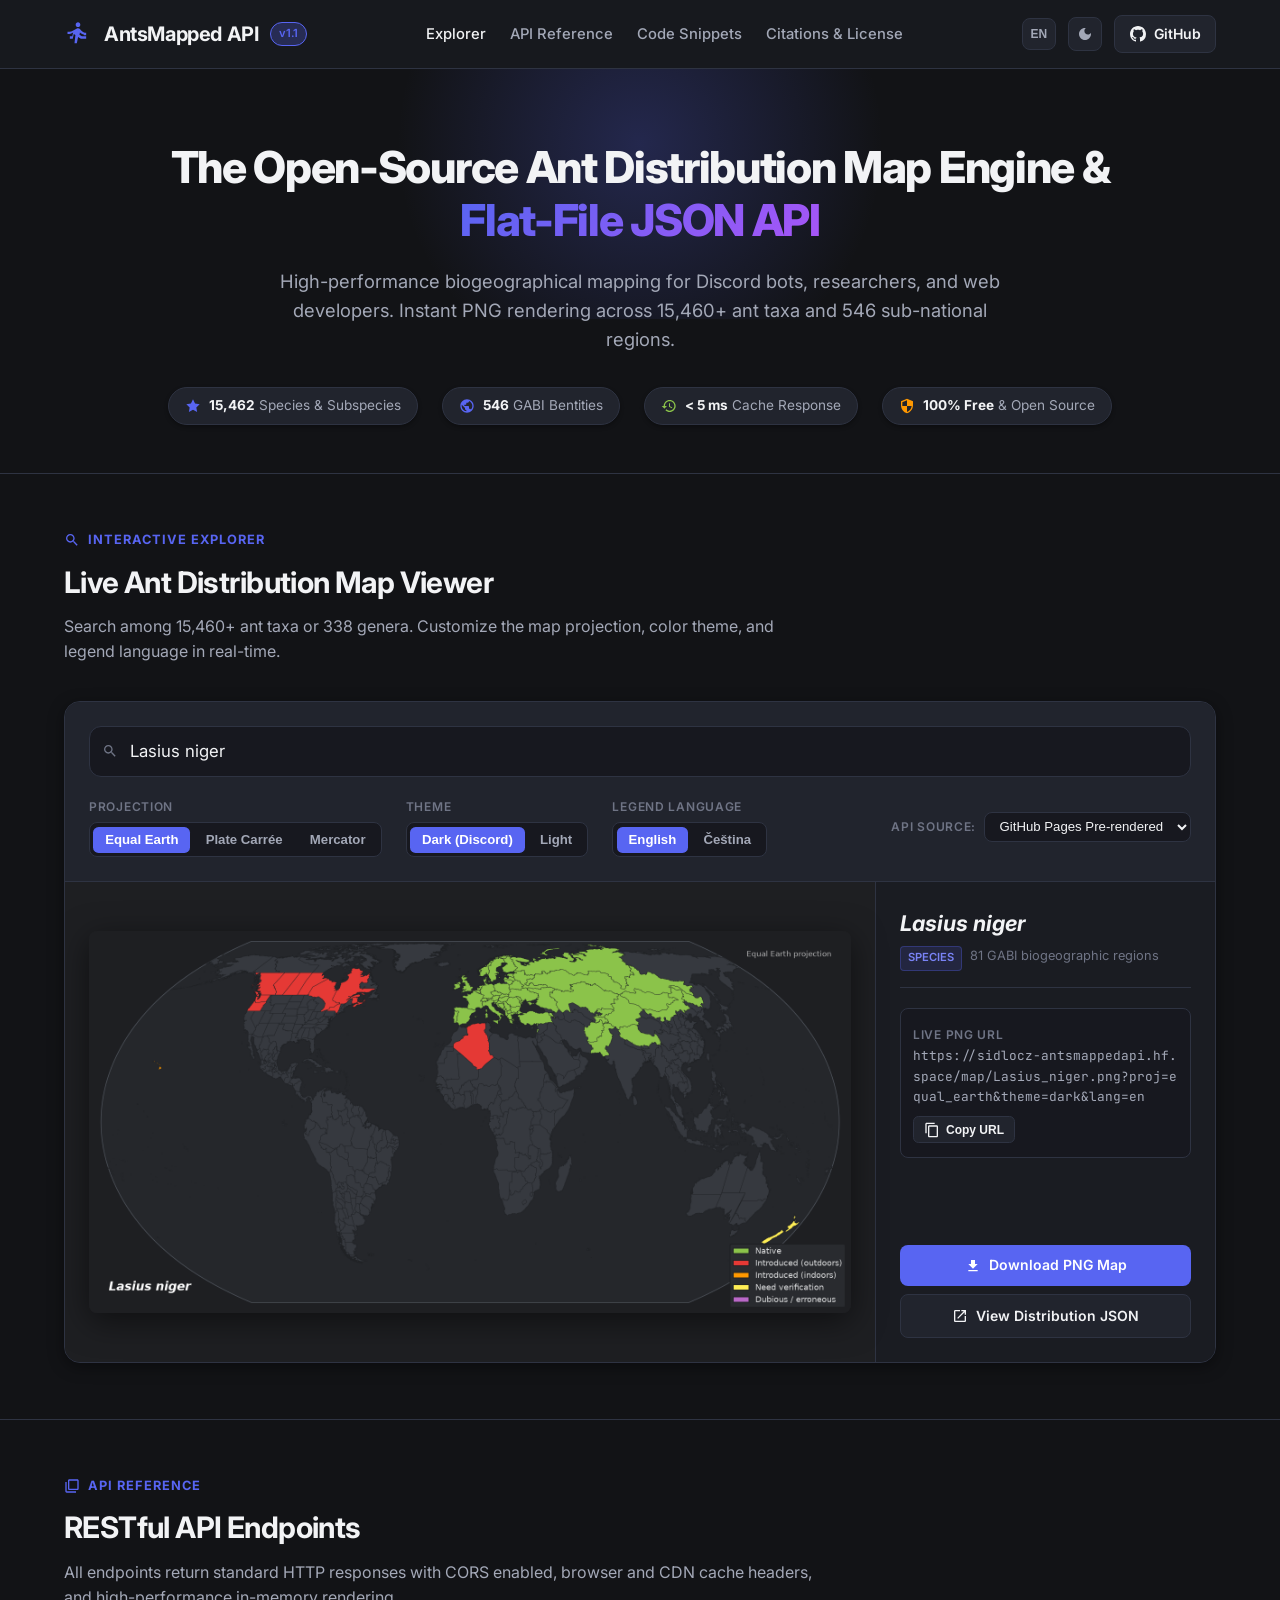
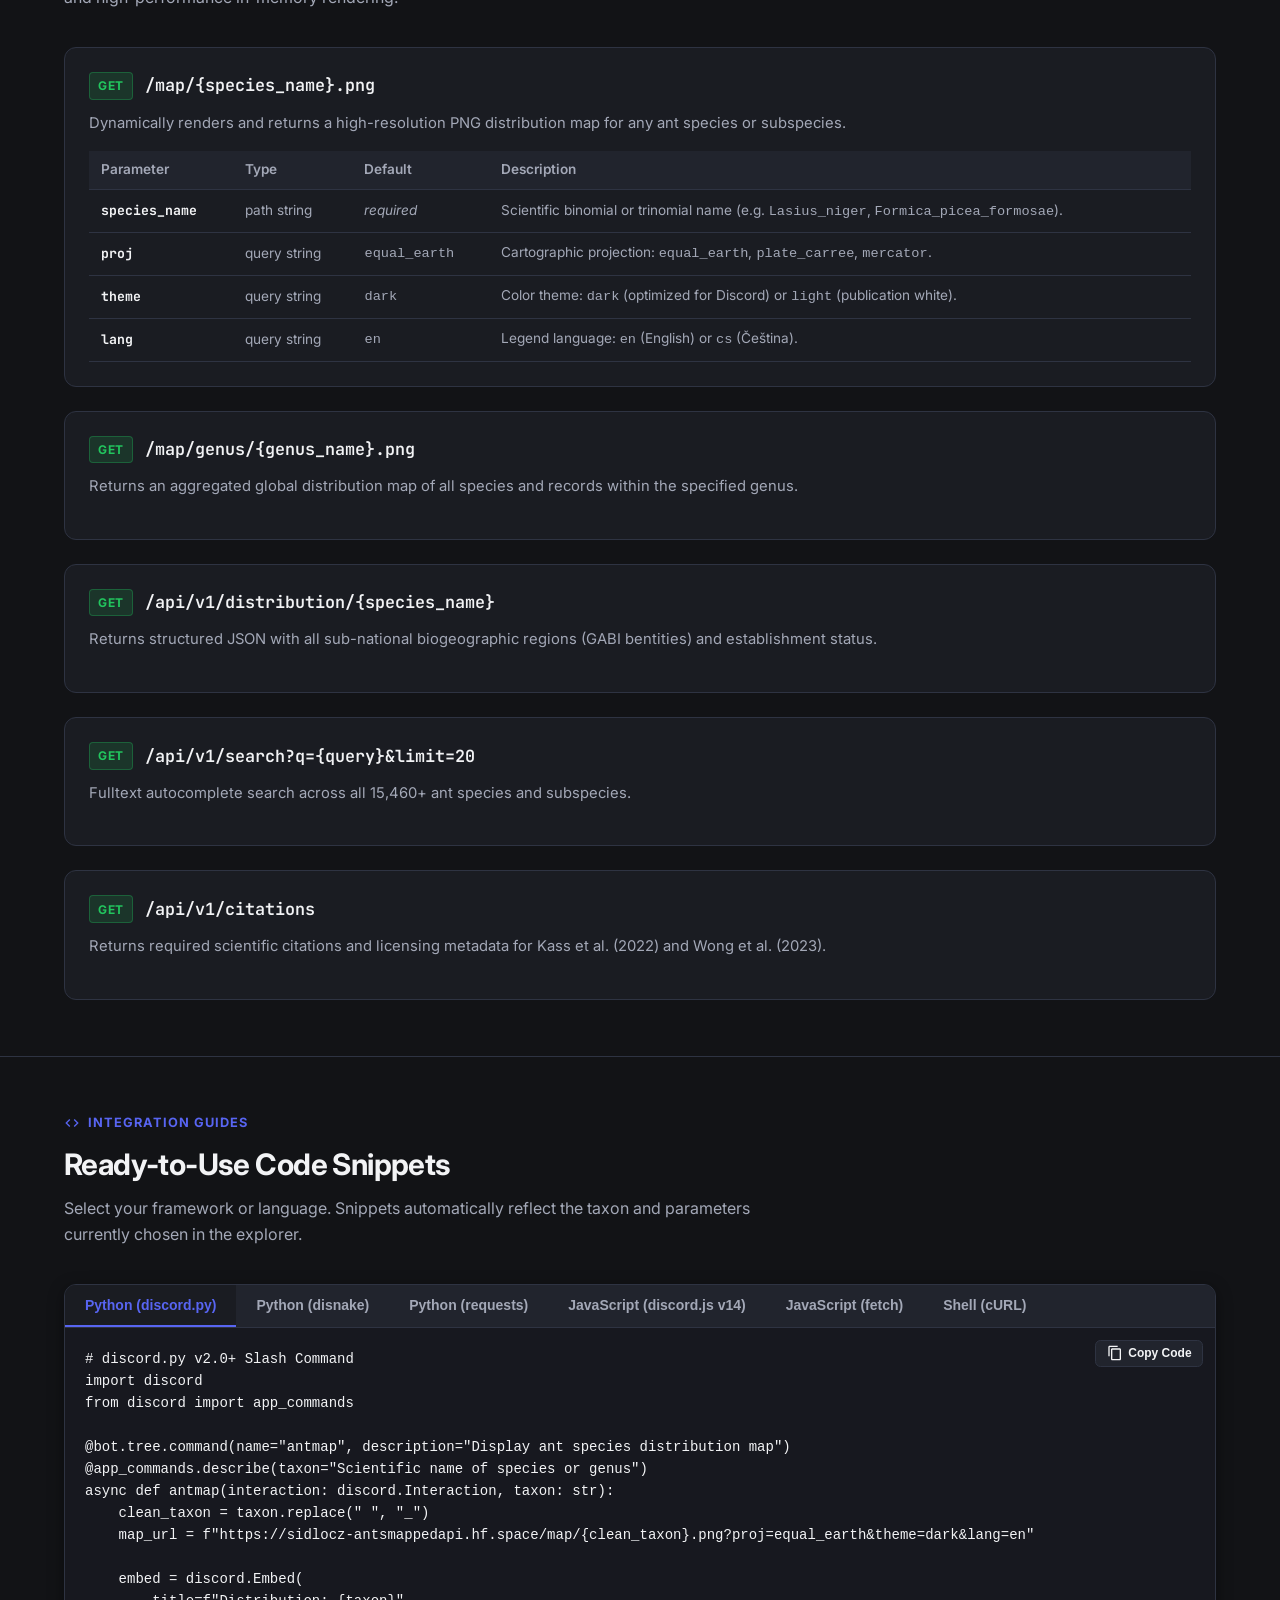
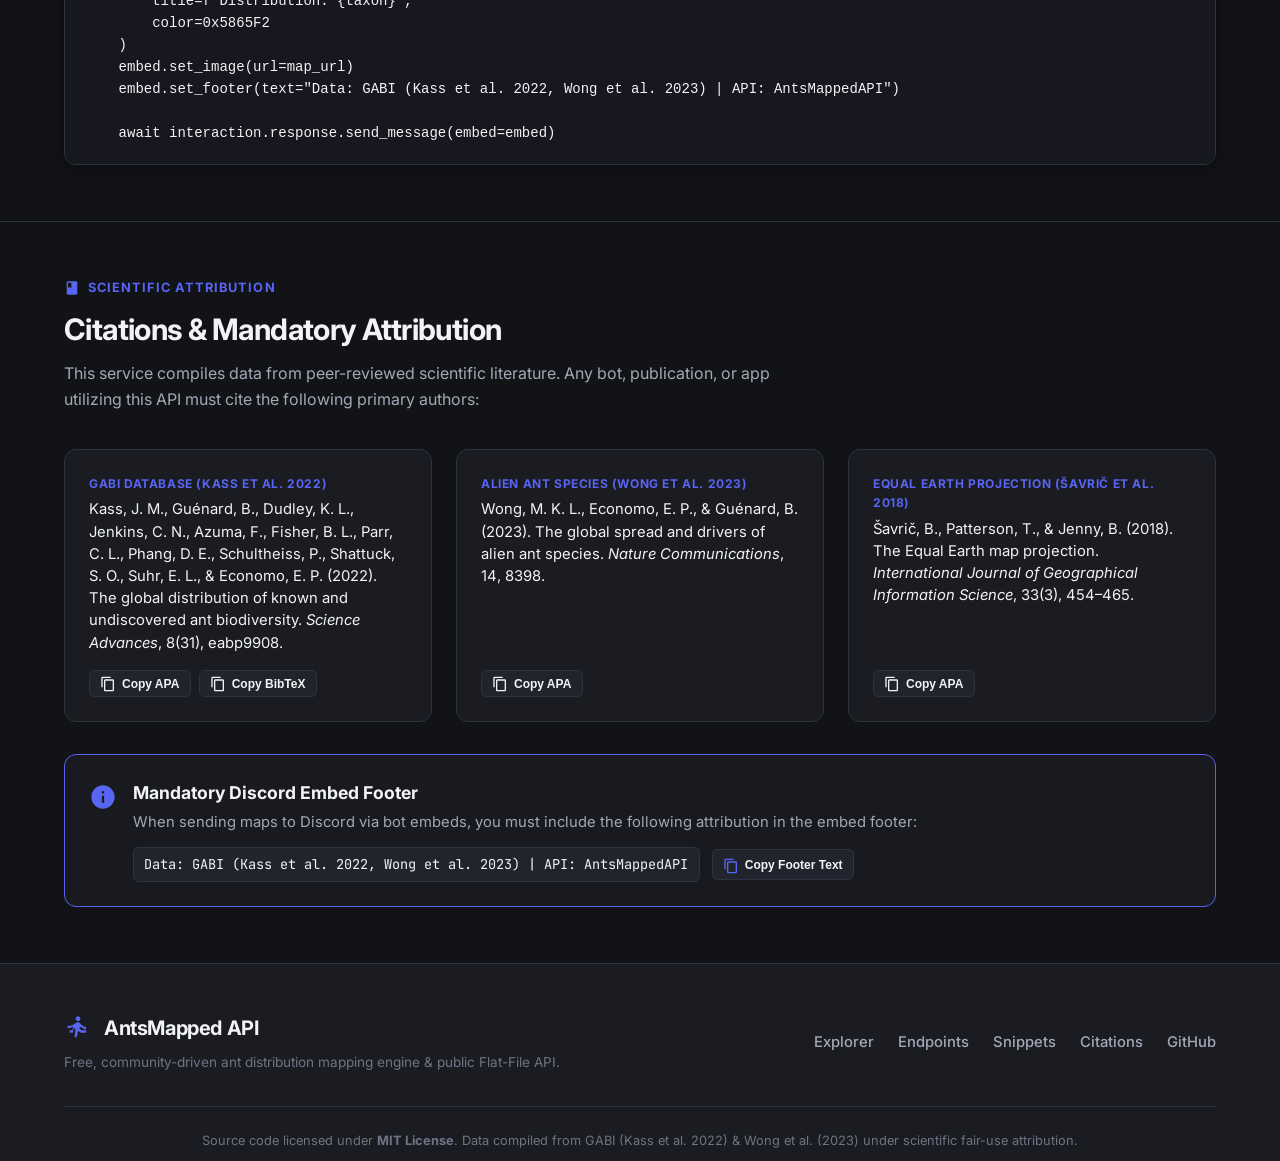
==== docs/index.html @ c023a203 "feat(docs): add public github pages portal with interactive explorer and readme" ====
<!DOCTYPE html>
<html lang="en" data-theme="dark">
<head>
  <meta charset="UTF-8">
  <meta name="viewport" content="width=device-width, initial-scale=1.0">
  <title>AntsMapped API – Global Ant Distribution Maps &amp; Biodiversity API</title>
  
  <!-- SEO Meta Tags -->
  <meta name="description" content="High-performance open-source ant distribution map generator and API for Discord bots, researchers, and web developers. Covers 15,460+ ant taxa and 546 sub-national regions.">
  <meta name="keywords" content="ants, myrmecology, ant maps, species distribution, GABI, biodiversity API, discord bot maps, Formicidae, Equal Earth projection">
  <meta name="author" content="AntsMapped API Contributors">
  
  <!-- OpenGraph / Facebook -->
  <meta property="og:type" content="website">
  <meta property="og:url" content="https://sidlocz.github.io/AntsMappedAPI/">
  <meta property="og:title" content="AntsMapped API – Global Ant Distribution Maps">
  <meta property="og:description" content="Free community map engine and Flat-File JSON API for 15,460+ ant species and subspecies. Built for Discord bots and researchers.">
  <meta property="og:image" content="https://sidlocz.github.io/AntsMappedAPI/demo_maps/Lasius_niger_equal_earth_dark_en.png">

  <!-- Twitter Card -->
  <meta name="twitter:card" content="summary_large_image">
  <meta name="twitter:title" content="AntsMapped API – Global Ant Distribution Maps">
  <meta name="twitter:description" content="Free community map engine and Flat-File JSON API for 15,460+ ant species and subspecies.">
  <meta name="twitter:image" content="https://sidlocz.github.io/AntsMappedAPI/demo_maps/Lasius_niger_equal_earth_dark_en.png">

  <!-- Favicon (Inline SVG) -->
  <link rel="icon" type="image/svg+xml" href="data:image/svg+xml,%3Csvg xmlns='http://www.w3.org/2000/svg' viewBox='0 0 24 24' fill='%235865f2'%3E%3Cpath d='M19 13v-2c-1.54.02-3.09-.75-4.07-1.83l-1.29-1.43c-.4-.44-.97-.7-1.57-.7-.34 0-.67.08-.97.24L7.54 9.17C6.67 9.7 5.68 10 4.67 10H3v2h1.67c.68 0 1.34-.2 1.93-.56l1.24-.76-.74 3.32H5v2h2.51l.89-4 1.37.83L9 20h2l1.09-5.46 2.37 1.46H19v-2h-3.66l-2.07-1.27.42-1.91c.88.94 2.14 1.62 3.31 1.68V13zM12 2C10.9 2 10 2.9 10 4s.9 2 2 2 2-.9 2-2-.9-2-2-2z'/%3E%3C/svg%3E">

  <!-- Google Fonts: Inter -->
  <link rel="preconnect" href="https://fonts.googleapis.com">
  <link rel="preconnect" href="https://fonts.gstatic.com" crossorigin>
  <link href="https://fonts.googleapis.com/css2?family=Inter:wght@400;500;600;700;800&family=JetBrains+Mono:wght@400;500;600&display=swap" rel="stylesheet">

  <link rel="stylesheet" href="styles.css">

  <!-- Structured Data: WebAPI & Dataset (JSON-LD) -->
  <script type="application/ld+json">
  {
    "@context": "https://schema.org",
    "@graph": [
      {
        "@type": "WebAPI",
        "name": "AntsMapped API",
        "description": "Public community API for ant distribution maps and biogeographical biodiversity data based on GABI, Kass et al. (2022) and Wong et al. (2023).",
        "documentation": "https://sidlocz.github.io/AntsMappedAPI/",
        "termsOfService": "https://sidlocz.github.io/AntsMappedAPI/#citations"
      },
      {
        "@type": "Dataset",
        "name": "AntsMapped Global Ant Distribution Dataset",
        "description": "Standardized hierarchical ant occurrence data across 546 sub-national biogeographical entities.",
        "creator": [
          {
            "@type": "Person",
            "name": "Jamie M. Kass"
          },
          {
            "@type": "Person",
            "name": "Benoit Guénard"
          },
          {
            "@type": "Person",
            "name": "Evan P. Economo"
          }
        ],
        "citation": "https://doi.org/10.1126/sciadv.abp9908"
      }
    ]
  }
  </script>
</head>
<body>

  <!-- Site Navigation Header -->
  <header class="site-header">
    <div class="container nav-wrap">
      <a href="#" class="brand">
        <svg class="icon icon-lg" viewBox="0 0 24 24" style="color: var(--accent-primary);">
          <path d="M19 13v-2c-1.54.02-3.09-.75-4.07-1.83l-1.29-1.43c-.4-.44-.97-.7-1.57-.7-.34 0-.67.08-.97.24L7.54 9.17C6.67 9.7 5.68 10 4.67 10H3v2h1.67c.68 0 1.34-.2 1.93-.56l1.24-.76-.74 3.32H5v2h2.51l.89-4 1.37.83L9 20h2l1.09-5.46 2.37 1.46H19v-2h-3.66l-2.07-1.27.42-1.91c.88.94 2.14 1.62 3.31 1.68V13zM12 2C10.9 2 10 2.9 10 4s.9 2 2 2 2-.9 2-2-.9-2-2-2z"/>
        </svg>
        <span>AntsMapped API</span>
        <span class="brand-badge">v1.1</span>
      </a>

      <ul class="nav-links">
        <li><a href="#explorer" class="nav-link active" data-i18n-en="Explorer" data-i18n-cs="Průzkumník">Explorer</a></li>
        <li><a href="#endpoints" class="nav-link" data-i18n-en="API Reference" data-i18n-cs="Dokumentace API">API Reference</a></li>
        <li><a href="#snippets" class="nav-link" data-i18n-en="Code Snippets" data-i18n-cs="Ukázky kódu">Code Snippets</a></li>
        <li><a href="#citations" class="nav-link" data-i18n-en="Citations &amp; License" data-i18n-cs="Citace a licence">Citations &amp; License</a></li>
      </ul>

      <div class="nav-actions">
        <!-- Language Switcher -->
        <button id="lang-toggle-btn" class="btn-icon" aria-label="Toggle language" title="Přepnout jazyk / Toggle language">
          <span id="lang-btn-text" style="font-size: 0.75rem; font-weight: 700;">EN</span>
        </button>

        <!-- Theme Switcher -->
        <button id="theme-toggle-btn" class="btn-icon" aria-label="Toggle dark/light theme" title="Přepnout motiv">
          <svg class="icon icon-sm" viewBox="0 0 24 24">
            <path d="M12 3c-4.97 0-9 4.03-9 9s4.03 9 9 9 9-4.03 9-9c0-.46-.04-.92-.1-1.36-.98 1.37-2.58 2.26-4.4 2.26-2.98 0-5.4-2.42-5.4-5.4 0-1.81.89-3.42 2.26-4.4-.44-.06-.9-.1-1.36-.1z"/>
          </svg>
        </button>

        <!-- GitHub Link -->
        <a href="https://github.com/SidloCZ/AntsMappedAPI" target="_blank" rel="noopener noreferrer" class="btn-gh">
          <svg class="icon icon-sm" viewBox="0 0 24 24">
            <path d="M12 0C5.37 0 0 5.37 0 12c0 5.31 3.435 9.795 8.205 11.385.6.105.825-.255.825-.57 0-.285-.015-1.23-.015-2.235-3.015.555-3.795-.735-4.035-1.41-.135-.345-.72-1.41-1.23-1.695-.42-.225-1.02-.78-.015-.795.945-.015 1.62.87 1.845 1.23 1.08 1.815 2.805 1.305 3.495.99.105-.78.42-1.305.765-1.605-2.67-.3-5.46-1.335-5.46-5.925 0-1.305.465-2.385 1.23-3.225-.12-.3-.54-1.53.12-3.18 0 0 1.005-.315 3.3 1.23.96-.27 1.98-.405 3-.405s2.04.135 3 .405c2.295-1.56 3.3-1.23 3.3-1.23.66 1.65.24 2.88.12 3.18.765.84 1.23 1.905 1.23 3.225 0 4.605-2.805 5.625-5.475 5.925.435.375.81 1.095.81 2.22 0 1.605-.015 2.895-.015 3.3 0 .315.225.69.825.57A12.02 12.02 0 0024 12c0-6.63-5.37-12-12-12z"/>
          </svg>
          <span>GitHub</span>
        </a>
      </div>
    </div>
  </header>

  <!-- Hero Section -->
  <section class="hero">
    <div class="hero-glow"></div>
    <div class="container">
      <h1 class="hero-title">
        The Open-Source Ant Distribution Map Engine &amp; <br>
        <span>Flat-File JSON API</span>
      </h1>
      <p class="hero-subtitle" data-i18n-en="High-performance biogeographical mapping for Discord bots, researchers, and web developers. Instant PNG rendering across 15,460+ ant taxa and 546 sub-national regions." data-i18n-cs="Vysoce výkonný mapový generátor a otevřené biogeografické API pro Discord boty, výzkumníky a webové vývojáře. Okamžité renderování pro 15 460+ taxonů mravenců v 546 regionech.">
        High-performance biogeographical mapping for Discord bots, researchers, and web developers. Instant PNG rendering across 15,460+ ant taxa and 546 sub-national regions.
      </p>

      <div class="stats-grid">
        <div class="stat-chip">
          <svg class="icon icon-sm" viewBox="0 0 24 24" style="color: var(--accent-primary);"><path d="M12 2l3.09 6.26L22 9.27l-5 4.87 1.18 6.88L12 17.77l-6.18 3.25L7 14.14 2 9.27l6.91-1.01L12 2z"/></svg>
          <span><strong>15,462</strong> <span data-i18n-en="Species &amp; Subspecies" data-i18n-cs="Druhů a poddruhů">Species &amp; Subspecies</span></span>
        </div>
        <div class="stat-chip">
          <svg class="icon icon-sm" viewBox="0 0 24 24" style="color: var(--accent-primary);"><path d="M12 2C6.48 2 2 6.48 2 12s4.48 10 10 10 10-4.48 10-10S17.52 2 12 2zm-1 17.93c-3.95-.49-7-3.85-7-7.93 0-.62.08-1.21.21-1.79L9 15v1c0 1.1.9 2 2 2v1.93zm6.9-2.54c-.26-.81-1-1.39-1.9-1.39h-1v-3c0-.55-.45-1-1-1H8v-2h2c.55 0 1-.45 1-1V7h2c1.1 0 2-.9 2-2v-.41c2.93 1.19 5 4.06 5 7.41 0 2.08-.8 3.97-2.1 5.39z"/></svg>
          <span><strong>546</strong> <span data-i18n-en="GABI Bentities" data-i18n-cs="GABI regionů">GABI Bentities</span></span>
        </div>
        <div class="stat-chip">
          <svg class="icon icon-sm" viewBox="0 0 24 24" style="color: var(--status-native);"><path d="M13 3c-4.97 0-9 4.03-9 9H1l3.89 3.89.07.14L9 12H6c0-3.87 3.13-7 7-7s7 3.13 7 7-3.13 7-7 7c-1.93 0-3.68-.79-4.94-2.06l-1.42 1.42C8.27 19.99 10.51 21 13 21c4.97 0 9-4.03 9-9s-4.03-9-9-9zm-1 5v5l4.28 2.54.72-1.21-3.5-2.08V8H12z"/></svg>
          <span><strong>&lt; 5 ms</strong> <span data-i18n-en="Cache Response" data-i18n-cs="Odezva cache">Cache Response</span></span>
        </div>
        <div class="stat-chip">
          <svg class="icon icon-sm" viewBox="0 0 24 24" style="color: var(--status-indoor);"><path d="M12 1L3 5v6c0 5.55 3.84 10.74 9 12 5.16-1.26 9-6.45 9-12V5l-9-4zm0 10.99h7c-.53 4.12-3.28 7.79-7 8.94V12H5V6.3l7-3.11v8.8z"/></svg>
          <span><strong>100% Free</strong> &amp; Open Source</span>
        </div>
      </div>
    </div>
  </section>

  <!-- Section 1: Interactive Map Explorer -->
  <section id="explorer" class="section">
    <div class="container">
      <div class="section-header">
        <div class="section-tag">
          <svg class="icon icon-sm" viewBox="0 0 24 24"><path d="M15.5 14h-.79l-.28-.27C15.41 12.59 16 11.11 16 9.5 16 5.91 13.09 3 9.5 3S3 5.91 3 9.5 5.91 16 9.5 16c1.61 0 3.09-.59 4.23-1.57l.27.28v.79l5 4.99L20.49 19l-4.99-5zm-6 0C7.01 14 5 11.99 5 9.5S7.01 5 9.5 5 14 7.01 14 9.5 11.99 14 9.5 14z"/></svg>
          <span data-i18n-en="Interactive Explorer" data-i18n-cs="Interaktivní průzkumník">Interactive Explorer</span>
        </div>
        <h2 class="section-title" data-i18n-en="Live Ant Distribution Map Viewer" data-i18n-cs="Živý prohlížeč map rozšíření mravenců">Live Ant Distribution Map Viewer</h2>
        <p class="section-desc" data-i18n-en="Search among 15,460+ ant taxa or 338 genera. Customize the map projection, color theme, and legend language in real-time." data-i18n-cs="Vyhledávejte mezi 15 460+ taxony mravenců nebo 338 rody. Přizpůsobte projekci, motiv i jazyk legendy v reálném čase.">
          Search among 15,460+ ant taxa or 338 genera. Customize the map projection, color theme, and legend language in real-time.
        </p>
      </div>

      <div class="explorer-card">
        <!-- Controls Bar -->
        <div class="explorer-controls">
          <!-- Autocomplete Search Input -->
          <div class="search-box-wrap">
            <div class="search-input-group">
              <svg class="icon icon-sm" viewBox="0 0 24 24"><path d="M15.5 14h-.79l-.28-.27C15.41 12.59 16 11.11 16 9.5 16 5.91 13.09 3 9.5 3S3 5.91 3 9.5 5.91 16 9.5 16c1.61 0 3.09-.59 4.23-1.57l.27.28v.79l5 4.99L20.49 19l-4.99-5zm-6 0C7.01 14 5 11.99 5 9.5S7.01 5 9.5 5 14 7.01 14 9.5 11.99 14 9.5 14z"/></svg>
              <input type="text" id="taxon-search-input" class="search-input" placeholder="Type taxon name (e.g. Lasius niger, Formica, Solenopsis invicta)..." autocomplete="off" value="Lasius niger">
            </div>
            <!-- Live Autocomplete Dropdown List -->
            <div id="autocomplete-results" class="autocomplete-results"></div>
          </div>

          <!-- Parameter Selectors -->
          <div class="param-selectors">
            <!-- Projection -->
            <div class="param-group">
              <span class="param-label" data-i18n-en="Projection" data-i18n-cs="Projekce">Projection</span>
              <div class="segmented-control" data-param="proj">
                <button class="segment-btn active" data-value="equal_earth">Equal Earth</button>
                <button class="segment-btn" data-value="plate_carree">Plate Carrée</button>
                <button class="segment-btn" data-value="mercator">Mercator</button>
              </div>
            </div>

            <!-- Theme -->
            <div class="param-group">
              <span class="param-label" data-i18n-en="Theme" data-i18n-cs="Barevný motiv">Theme</span>
              <div class="segmented-control" data-param="theme">
                <button class="segment-btn active" data-value="dark">Dark (Discord)</button>
                <button class="segment-btn" data-value="light">Light</button>
              </div>
            </div>

            <!-- Legend Language -->
            <div class="param-group">
              <span class="param-label" data-i18n-en="Legend Language" data-i18n-cs="Jazyk legendy">Legend Language</span>
              <div class="segmented-control" data-param="lang">
                <button class="segment-btn active" data-value="en">English</button>
                <button class="segment-btn" data-value="cs">Čeština</button>
              </div>
            </div>

            <!-- Target API Server -->
            <div class="server-target-group">
              <label for="server-target-select" class="param-label" data-i18n-en="API Source:" data-i18n-cs="Zdroj API:">API Source:</label>
              <select id="server-target-select" class="server-select">
                <option value="demo">GitHub Pages Pre-rendered</option>
                <option value="hf">Hugging Face Cloud API</option>
                <option value="local">Localhost (port 8000)</option>
              </select>
            </div>
          </div>
        </div>

        <!-- Explorer Stage: Map Viewport & Sidebar -->
        <div class="explorer-stage">
          <div class="map-viewport">
            <div id="map-loader" class="map-loader">
              <div class="spinner"></div>
              <span data-i18n-en="Rendering ant distribution map..." data-i18n-cs="Vykresluji mapu výskytu mravenců...">Rendering ant distribution map...</span>
            </div>
            <img id="map-preview-img" class="map-img" src="demo_maps/Lasius_niger_equal_earth_dark_en.png" alt="Distribution map preview">
          </div>

          <!-- Details Sidebar -->
          <div class="explorer-sidebar">
            <div class="info-header">
              <h3 id="selected-taxon-name" class="info-title tax-name">Lasius niger</h3>
              <div class="info-meta-chips">
                <span id="selected-taxon-rank" class="badge badge-species">species</span>
                <span id="selected-taxon-regions" class="regions-count">81 GABI biogeographic regions</span>
              </div>
            </div>

            <div class="endpoint-url-box">
              <span class="param-label" data-i18n-en="Live PNG URL" data-i18n-cs="Přímá URL adresa PNG">Live PNG URL</span>
              <code id="live-url-code" class="endpoint-url-code">https://sidlocz-antsmappedapi.hf.space/map/Lasius_niger.png?proj=equal_earth&amp;theme=dark&amp;lang=en</code>
              <button id="copy-live-url-btn" class="btn-copy">
                <svg class="icon icon-sm" viewBox="0 0 24 24"><path d="M16 1H4c-1.1 0-2 .9-2 2v14h2V3h12V1zm3 4H8c-1.1 0-2 .9-2 2v14c0 1.1.9 2 2 2h11c1.1 0 2-.9 2-2V7c0-1.1-.9-2-2-2zm0 16H8V7h11v14z"/></svg>
                <span data-i18n-en="Copy URL" data-i18n-cs="Zkopírovat URL">Copy URL</span>
              </button>
            </div>

            <div class="action-buttons-group">
              <a id="btn-download-png" href="demo_maps/Lasius_niger_equal_earth_dark_en.png" download="Lasius_niger_map.png" class="btn-action btn-action-primary">
                <svg class="icon icon-sm" viewBox="0 0 24 24"><path d="M19 9h-4V3H9v6H5l7 7 7-7zM5 18v2h14v-2H5z"/></svg>
                <span data-i18n-en="Download PNG Map" data-i18n-cs="Stáhnout PNG mapu">Download PNG Map</span>
              </a>
              <a id="btn-view-json" href="#" target="_blank" class="btn-action btn-action-secondary">
                <svg class="icon icon-sm" viewBox="0 0 24 24"><path d="M19 19H5V5h7V3H5c-1.11 0-2 .9-2 2v14c0 1.1.89 2 2 2h14c1.1 0 2-.9 2-2v-7h-2v7zM14 3v2h3.59l-9.83 9.83 1.41 1.41L19 6.41V10h2V3h-7z"/></svg>
                <span data-i18n-en="View Distribution JSON" data-i18n-cs="Zobrazit distribuční JSON">View Distribution JSON</span>
              </a>
            </div>
          </div>
        </div>
      </div>
    </div>
  </section>

  <!-- Section 2: Complete Interactive API Reference -->
  <section id="endpoints" class="section">
    <div class="container">
      <div class="section-header">
        <div class="section-tag">
          <svg class="icon icon-sm" viewBox="0 0 24 24"><path d="M4 6H2v14c0 1.1.9 2 2 2h14v-2H4V6zm16-4H8c-1.1 0-2 .9-2 2v12c0 1.1.9 2 2 2h12c1.1 0 2-.9 2-2V4c0-1.1-.9-2-2-2zm0 14H8V4h12v12z"/></svg>
          <span data-i18n-en="API Reference" data-i18n-cs="Dokumentace API">API Reference</span>
        </div>
        <h2 class="section-title" data-i18n-en="RESTful API Endpoints" data-i18n-cs="Endpointy RESTful API">RESTful API Endpoints</h2>
        <p class="section-desc" data-i18n-en="All endpoints return standard HTTP responses with CORS enabled, browser and CDN cache headers, and high-performance in-memory rendering." data-i18n-cs="Všechny endpointy vracejí standardní HTTP odpovědi s povoleným CORS, mezipamětí pro CDN a bleskovým in-memory renderováním.">
          All endpoints return standard HTTP responses with CORS enabled, browser and CDN cache headers, and high-performance in-memory rendering.
        </p>
      </div>

      <div class="endpoints-grid">
        <!-- Endpoint 1: Species Map -->
        <div class="endpoint-card">
          <div class="endpoint-header">
            <span class="http-method method-get">GET</span>
            <span class="endpoint-path">/map/{species_name}.png</span>
          </div>
          <p class="endpoint-desc" data-i18n-en="Dynamically renders and returns a high-resolution PNG distribution map for any ant species or subspecies." data-i18n-cs="Dynamicky vykreslí a vrátí PNG mapu rozšíření ve vysokém rozlišení pro libovolný druh nebo poddruh mravence.">
            Dynamically renders and returns a high-resolution PNG distribution map for any ant species or subspecies.
          </p>

          <div class="table-wrap">
            <table class="param-table">
              <thead>
                <tr>
                  <th>Parameter</th>
                  <th>Type</th>
                  <th>Default</th>
                  <th>Description</th>
                </tr>
              </thead>
              <tbody>
                <tr>
                  <td><strong>species_name</strong></td>
                  <td>path string</td>
                  <td><em>required</em></td>
                  <td>Scientific binomial or trinomial name (e.g. <code>Lasius_niger</code>, <code>Formica_picea_formosae</code>).</td>
                </tr>
                <tr>
                  <td><strong>proj</strong></td>
                  <td>query string</td>
                  <td><code>equal_earth</code></td>
                  <td>Cartographic projection: <code>equal_earth</code>, <code>plate_carree</code>, <code>mercator</code>.</td>
                </tr>
                <tr>
                  <td><strong>theme</strong></td>
                  <td>query string</td>
                  <td><code>dark</code></td>
                  <td>Color theme: <code>dark</code> (optimized for Discord) or <code>light</code> (publication white).</td>
                </tr>
                <tr>
                  <td><strong>lang</strong></td>
                  <td>query string</td>
                  <td><code>en</code></td>
                  <td>Legend language: <code>en</code> (English) or <code>cs</code> (Čeština).</td>
                </tr>
              </tbody>
            </table>
          </div>
        </div>

        <!-- Endpoint 2: Genus Map -->
        <div class="endpoint-card">
          <div class="endpoint-header">
            <span class="http-method method-get">GET</span>
            <span class="endpoint-path">/map/genus/{genus_name}.png</span>
          </div>
          <p class="endpoint-desc" data-i18n-en="Returns an aggregated global distribution map of all species and records within the specified genus." data-i18n-cs="Vrací agregovanou celosvětovou mapu rozšíření všech druhů a záznamů v daném rodu.">
            Returns an aggregated global distribution map of all species and records within the specified genus.
          </p>
        </div>

        <!-- Endpoint 3: Distribution JSON -->
        <div class="endpoint-card">
          <div class="endpoint-header">
            <span class="http-method method-get">GET</span>
            <span class="endpoint-path">/api/v1/distribution/{species_name}</span>
          </div>
          <p class="endpoint-desc" data-i18n-en="Returns structured JSON with all sub-national biogeographic regions (GABI bentities) and establishment status." data-i18n-cs="Vrací strukturovaný JSON se všemi biogeografickými celky (GABI bentities) a jejich statusem původnosti.">
            Returns structured JSON with all sub-national biogeographic regions (GABI bentities) and establishment status.
          </p>
        </div>

        <!-- Endpoint 4: Search -->
        <div class="endpoint-card">
          <div class="endpoint-header">
            <span class="http-method method-get">GET</span>
            <span class="endpoint-path">/api/v1/search?q={query}&amp;limit=20</span>
          </div>
          <p class="endpoint-desc" data-i18n-en="Fulltext autocomplete search across all 15,460+ ant species and subspecies." data-i18n-cs="Fulltextové vyhledávání a našeptávač přes všech 15 460+ druhů a poddruhů mravenců.">
            Fulltext autocomplete search across all 15,460+ ant species and subspecies.
          </p>
        </div>

        <!-- Endpoint 5: Citations -->
        <div class="endpoint-card">
          <div class="endpoint-header">
            <span class="http-method method-get">GET</span>
            <span class="endpoint-path">/api/v1/citations</span>
          </div>
          <p class="endpoint-desc" data-i18n-en="Returns required scientific citations and licensing metadata for Kass et al. (2022) and Wong et al. (2023)." data-i18n-cs="Vrací povinné vědecké citace a licenční metadata pro studie Kass et al. (2022) a Wong et al. (2023).">
            Returns required scientific citations and licensing metadata for Kass et al. (2022) and Wong et al. (2023).
          </p>
        </div>
      </div>
    </div>
  </section>

  <!-- Section 3: Copy-Paste Code Examples -->
  <section id="snippets" class="section">
    <div class="container">
      <div class="section-header">
        <div class="section-tag">
          <svg class="icon icon-sm" viewBox="0 0 24 24"><path d="M9.4 16.6L4.8 12l4.6-4.6L8 6l-6 6 6 6 1.4-1.4zm5.2 0l4.6-4.6-4.6-4.6L16 6l6 6-6 6-1.4-1.4z"/></svg>
          <span data-i18n-en="Integration Guides" data-i18n-cs="Integrační příručka">Integration Guides</span>
        </div>
        <h2 class="section-title" data-i18n-en="Ready-to-Use Code Snippets" data-i18n-cs="Připravené ukázky kódu">Ready-to-Use Code Snippets</h2>
        <p class="section-desc" data-i18n-en="Select your framework or language. Snippets automatically reflect the taxon and parameters currently chosen in the explorer." data-i18n-cs="Vyberte svůj jazyk nebo knihovnu. Ukázky se automaticky přizpůsobují taxonu a parametrům vybraným v průzkumníku.">
          Select your framework or language. Snippets automatically reflect the taxon and parameters currently chosen in the explorer.
        </p>
      </div>

      <div class="code-box">
        <div class="code-tabs">
          <button class="code-tab active" data-tab="discord-py">Python (discord.py)</button>
          <button class="code-tab" data-tab="disnake">Python (disnake)</button>
          <button class="code-tab" data-tab="requests">Python (requests)</button>
          <button class="code-tab" data-tab="discord-js">JavaScript (discord.js v14)</button>
          <button class="code-tab" data-tab="fetch">JavaScript (fetch)</button>
          <button class="code-tab" data-tab="curl">Shell (cURL)</button>
        </div>

        <div class="code-pre-wrap">
          <button id="copy-code-btn" class="btn-copy code-copy-btn">
            <svg class="icon icon-sm" viewBox="0 0 24 24"><path d="M16 1H4c-1.1 0-2 .9-2 2v14h2V3h12V1zm3 4H8c-1.1 0-2 .9-2 2v14c0 1.1.9 2 2 2h11c1.1 0 2-.9 2-2V7c0-1.1-.9-2-2-2zm0 16H8V7h11v14z"/></svg>
            <span data-i18n-en="Copy Code" data-i18n-cs="Kopírovat kód">Copy Code</span>
          </button>
          <pre><code id="code-display"># Code will load here automatically</code></pre>
        </div>
      </div>
    </div>
  </section>

  <!-- Section 4: Strict Citations & Licensing -->
  <section id="citations" class="section">
    <div class="container">
      <div class="section-header">
        <div class="section-tag">
          <svg class="icon icon-sm" viewBox="0 0 24 24"><path d="M18 2H6c-1.1 0-2 .9-2 2v16c0 1.1.9 2 2 2h12c1.1 0 2-.9 2-2V4c0-1.1-.9-2-2-2zM6 4h5v8l-2.5-1.5L6 12V4z"/></svg>
          <span data-i18n-en="Scientific Attribution" data-i18n-cs="Vědecké citace a licence">Scientific Attribution</span>
        </div>
        <h2 class="section-title" data-i18n-en="Citations &amp; Mandatory Attribution" data-i18n-cs="Citace a povinnost uvádění zdrojů">Citations &amp; Mandatory Attribution</h2>
        <p class="section-desc" data-i18n-en="This service compiles data from peer-reviewed scientific literature. Any bot, publication, or app utilizing this API must cite the following primary authors:" data-i18n-cs="Tato služba staví na datech z recenzovaných vědeckých studií. Jakýkoliv bot, web či publikace využívající toto API musí citovat původní autory:">
          This service compiles data from peer-reviewed scientific literature. Any bot, publication, or app utilizing this API must cite the following primary authors:
        </p>
      </div>

      <div class="citations-grid">
        <!-- Citation 1: Kass 2022 -->
        <div class="citation-card">
          <span class="citation-source">GABI Database (Kass et al. 2022)</span>
          <p class="citation-text">
            Kass, J. M., Guénard, B., Dudley, K. L., Jenkins, C. N., Azuma, F., Fisher, B. L., Parr, C. L., Phang, D. E., Schultheiss, P., Shattuck, S. O., Suhr, E. L., &amp; Economo, E. P. (2022). The global distribution of known and undiscovered ant biodiversity. <em>Science Advances</em>, 8(31), eabp9908.
          </p>
          <div class="citation-actions">
            <button class="btn-copy btn-copy-citation" data-cite-type="apa-kass">
              <svg class="icon icon-sm" viewBox="0 0 24 24"><path d="M16 1H4c-1.1 0-2 .9-2 2v14h2V3h12V1zm3 4H8c-1.1 0-2 .9-2 2v14c0 1.1.9 2 2 2h11c1.1 0 2-.9 2-2V7c0-1.1-.9-2-2-2zm0 16H8V7h11v14z"/></svg>
              <span>Copy APA</span>
            </button>
            <button class="btn-copy btn-copy-citation" data-cite-type="bibtex-kass">
              <svg class="icon icon-sm" viewBox="0 0 24 24"><path d="M16 1H4c-1.1 0-2 .9-2 2v14h2V3h12V1zm3 4H8c-1.1 0-2 .9-2 2v14c0 1.1.9 2 2 2h11c1.1 0 2-.9 2-2V7c0-1.1-.9-2-2-2zm0 16H8V7h11v14z"/></svg>
              <span>Copy BibTeX</span>
            </button>
          </div>
        </div>

        <!-- Citation 2: Wong 2023 -->
        <div class="citation-card">
          <span class="citation-source">Alien Ant Species (Wong et al. 2023)</span>
          <p class="citation-text">
            Wong, M. K. L., Economo, E. P., &amp; Guénard, B. (2023). The global spread and drivers of alien ant species. <em>Nature Communications</em>, 14, 8398.
          </p>
          <div class="citation-actions">
            <button class="btn-copy btn-copy-citation" data-cite-type="apa-wong">
              <svg class="icon icon-sm" viewBox="0 0 24 24"><path d="M16 1H4c-1.1 0-2 .9-2 2v14h2V3h12V1zm3 4H8c-1.1 0-2 .9-2 2v14c0 1.1.9 2 2 2h11c1.1 0 2-.9 2-2V7c0-1.1-.9-2-2-2zm0 16H8V7h11v14z"/></svg>
              <span>Copy APA</span>
            </button>
          </div>
        </div>

        <!-- Citation 3: Savric 2018 -->
        <div class="citation-card">
          <span class="citation-source">Equal Earth Projection (Šavrič et al. 2018)</span>
          <p class="citation-text">
            Šavrič, B., Patterson, T., &amp; Jenny, B. (2018). The Equal Earth map projection. <em>International Journal of Geographical Information Science</em>, 33(3), 454–465.
          </p>
          <div class="citation-actions">
            <button class="btn-copy btn-copy-citation" data-cite-type="apa-savric">
              <svg class="icon icon-sm" viewBox="0 0 24 24"><path d="M16 1H4c-1.1 0-2 .9-2 2v14h2V3h12V1zm3 4H8c-1.1 0-2 .9-2 2v14c0 1.1.9 2 2 2h11c1.1 0 2-.9 2-2V7c0-1.1-.9-2-2-2zm0 16H8V7h11v14z"/></svg>
              <span>Copy APA</span>
            </button>
          </div>
        </div>
      </div>

      <!-- Mandatory Discord Embed Footer Banner -->
      <div class="license-banner">
        <svg class="icon icon-lg" viewBox="0 0 24 24"><path d="M12 2C6.48 2 2 6.48 2 12s4.48 10 10 10 10-4.48 10-10S17.52 2 12 2zm1 15h-2v-6h2v6zm0-8h-2V7h2v2z"/></svg>
        <div class="license-content">
          <h4 data-i18n-en="Mandatory Discord Embed Footer" data-i18n-cs="Povinný text do zápatí Discord embedů">Mandatory Discord Embed Footer</h4>
          <p data-i18n-en="When sending maps to Discord via bot embeds, you must include the following attribution in the embed footer:" data-i18n-cs="Při odesílání map do Discordu v embedu bota musíte v zápatí (footeru) uvést tuto citaci:">
            When sending maps to Discord via bot embeds, you must include the following attribution in the embed footer:
          </p>
          <div style="margin-top: 0.75rem; display: flex; align-items: center; gap: 0.75rem; flex-wrap: wrap;">
            <code style="background: var(--bg-card); padding: 0.35rem 0.65rem; border-radius: 0.35rem; font-family: var(--font-mono); font-size: 0.85rem; border: 1px solid var(--border-color);">Data: GABI (Kass et al. 2022, Wong et al. 2023) | API: AntsMappedAPI</code>
            <button class="btn-copy btn-copy-citation" data-cite-type="discord-footer">
              <svg class="icon icon-sm" viewBox="0 0 24 24"><path d="M16 1H4c-1.1 0-2 .9-2 2v14h2V3h12V1zm3 4H8c-1.1 0-2 .9-2 2v14c0 1.1.9 2 2 2h11c1.1 0 2-.9 2-2V7c0-1.1-.9-2-2-2zm0 16H8V7h11v14z"/></svg>
              <span data-i18n-en="Copy Footer Text" data-i18n-cs="Kopírovat text patičky">Copy Footer Text</span>
            </button>
          </div>
        </div>
      </div>
    </div>
  </section>

  <!-- Site Footer -->
  <footer class="site-footer">
    <div class="container">
      <div class="footer-grid">
        <div>
          <div class="brand" style="margin-bottom: 0.5rem;">
            <svg class="icon icon-lg" viewBox="0 0 24 24" style="color: var(--accent-primary);">
              <path d="M19 13v-2c-1.54.02-3.09-.75-4.07-1.83l-1.29-1.43c-.4-.44-.97-.7-1.57-.7-.34 0-.67.08-.97.24L7.54 9.17C6.67 9.7 5.68 10 4.67 10H3v2h1.67c.68 0 1.34-.2 1.93-.56l1.24-.76-.74 3.32H5v2h2.51l.89-4 1.37.83L9 20h2l1.09-5.46 2.37 1.46H19v-2h-3.66l-2.07-1.27.42-1.91c.88.94 2.14 1.62 3.31 1.68V13zM12 2C10.9 2 10 2.9 10 4s.9 2 2 2 2-.9 2-2-.9-2-2-2z"/>
            </svg>
            <span>AntsMapped API</span>
          </div>
          <p style="color: var(--text-muted); font-size: 0.85rem;">
            Free, community-driven ant distribution mapping engine &amp; public Flat-File API.
          </p>
        </div>

        <div>
          <ul class="nav-links">
            <li><a href="#explorer" class="nav-link">Explorer</a></li>
            <li><a href="#endpoints" class="nav-link">Endpoints</a></li>
            <li><a href="#snippets" class="nav-link">Snippets</a></li>
            <li><a href="#citations" class="nav-link">Citations</a></li>
            <li><a href="https://github.com/SidloCZ/AntsMappedAPI" class="nav-link" target="_blank" rel="noopener noreferrer">GitHub</a></li>
          </ul>
        </div>
      </div>

      <div class="footer-copy">
        <p>
          Source code licensed under <strong>MIT License</strong>. Data compiled from GABI (Kass et al. 2022) &amp; Wong et al. (2023) under scientific fair-use attribution.
        </p>
      </div>
    </div>
  </footer>

  <!-- Toast Notification Container -->
  <div id="toast-container" class="toast-container"></div>

  <script src="app.js"></script>
</body>
</html>
---- docs/styles.css ----
/* ==========================================================================
   AntsMapped API - Modern Design System & Stylesheet
   Vanilla CSS with CSS Variables, Dark/Light mode parity, Rich Aesthetics
   ========================================================================== */

:root {
  /* Color Palette - Dark Mode (Default) */
  --bg-primary: #121316;
  --bg-secondary: #1a1c22;
  --bg-card: #21242d;
  --bg-card-hover: #272b36;
  --bg-input: #17181f;
  --border-color: #2e3342;
  --border-focus: #5865f2;
  
  --text-primary: #f2f3f5;
  --text-secondary: #a3a8b7;
  --text-muted: #6f7485;
  
  /* Accent & Status Colors */
  --accent-primary: #5865f2;
  --accent-hover: #4752c4;
  --accent-glow: rgba(88, 101, 242, 0.25);
  
  --status-native: #8bc34a;
  --status-introduced: #e53935;
  --status-indoor: #ff9800;
  --status-verify: #ffee55;
  --status-dubious: #ba68c8;
  
  /* Glassmorphism */
  --glass-bg: rgba(26, 28, 34, 0.75);
  --glass-border: rgba(255, 255, 255, 0.08);
  --backdrop-blur: blur(12px);

  /* Shadows */
  --shadow-sm: 0 2px 4px rgba(0, 0, 0, 0.3);
  --shadow-md: 0 4px 16px rgba(0, 0, 0, 0.4);
  --shadow-lg: 0 8px 32px rgba(0, 0, 0, 0.5);
  --shadow-glow: 0 0 24px var(--accent-glow);

  /* Typography */
  --font-sans: 'Inter', -apple-system, BlinkMacSystemFont, "Segoe UI", Roboto, Helvetica, Arial, sans-serif;
  --font-mono: "JetBrains Mono", "Fira Code", Consolas, "Courier New", monospace;

  /* Transitions */
  --transition-fast: 0.15s ease;
  --transition-normal: 0.25s ease;
}

[data-theme="light"] {
  --bg-primary: #f7f8fa;
  --bg-secondary: #ffffff;
  --bg-card: #f0f2f5;
  --bg-card-hover: #e8ebf0;
  --bg-input: #ffffff;
  --border-color: #d8dde6;
  --border-focus: #4752c4;
  
  --text-primary: #1e2025;
  --text-secondary: #535968;
  --text-muted: #8b92a2;
  
  --accent-primary: #4752c4;
  --accent-hover: #3b44a9;
  --accent-glow: rgba(71, 82, 196, 0.18);
  
  --glass-bg: rgba(255, 255, 255, 0.85);
  --glass-border: rgba(0, 0, 0, 0.08);
  
  --shadow-sm: 0 2px 4px rgba(0, 0, 0, 0.05);
  --shadow-md: 0 4px 16px rgba(0, 0, 0, 0.08);
  --shadow-lg: 0 8px 32px rgba(0, 0, 0, 0.12);
}

/* Base Reset & Box Sizing */
*, *::before, *::after {
  box-sizing: border-box;
  margin: 0;
  padding: 0;
}

html {
  font-family: var(--font-sans);
  background-color: var(--bg-primary);
  color: var(--text-primary);
  scroll-behavior: smooth;
  line-height: 1.6;
  -webkit-font-smoothing: antialiased;
}

body {
  min-height: 100vh;
  display: flex;
  flex-direction: column;
}

/* Taxon Naming Formatting Rules */
.tax-name, .taxon-italic {
  font-style: italic;
  font-weight: 500;
}
.rank-genus, .rank-subfamily, .rank-tribe, .rank-family {
  font-style: normal;
  font-weight: 600;
}

/* Container */
.container {
  width: 100%;
  max-width: 1200px;
  margin: 0 auto;
  padding: 0 1.5rem;
}

/* SVG Icons Helper */
.icon {
  width: 1.25rem;
  height: 1.25rem;
  fill: currentColor;
  display: inline-block;
  vertical-align: middle;
  flex-shrink: 0;
}

.icon-sm {
  width: 1rem;
  height: 1rem;
}

.icon-lg {
  width: 1.75rem;
  height: 1.75rem;
}

/* Header & Navigation */
.site-header {
  position: sticky;
  top: 0;
  z-index: 100;
  background: var(--glass-bg);
  backdrop-filter: var(--backdrop-blur);
  -webkit-backdrop-filter: var(--backdrop-blur);
  border-bottom: 1px solid var(--border-color);
  transition: background var(--transition-normal);
}

.nav-wrap {
  display: flex;
  align-items: center;
  justify-content: space-between;
  height: 4.25rem;
}

.brand {
  display: flex;
  align-items: center;
  gap: 0.75rem;
  text-decoration: none;
  color: var(--text-primary);
  font-weight: 700;
  font-size: 1.25rem;
  letter-spacing: -0.02em;
}

.brand-badge {
  font-size: 0.7rem;
  padding: 0.15rem 0.5rem;
  border-radius: 9999px;
  background: var(--accent-glow);
  color: var(--accent-primary);
  border: 1px solid var(--accent-primary);
  font-weight: 600;
}

.nav-links {
  display: flex;
  align-items: center;
  gap: 1.5rem;
  list-style: none;
}

.nav-link {
  color: var(--text-secondary);
  text-decoration: none;
  font-size: 0.925rem;
  font-weight: 500;
  transition: color var(--transition-fast);
}

.nav-link:hover, .nav-link.active {
  color: var(--text-primary);
}

.nav-actions {
  display: flex;
  align-items: center;
  gap: 0.75rem;
}

.btn-icon {
  background: var(--bg-card);
  border: 1px solid var(--border-color);
  color: var(--text-secondary);
  padding: 0.5rem;
  border-radius: 0.5rem;
  cursor: pointer;
  display: inline-flex;
  align-items: center;
  justify-content: center;
  transition: all var(--transition-fast);
}

.btn-icon:hover {
  background: var(--bg-card-hover);
  color: var(--text-primary);
  border-color: var(--text-muted);
}

.btn-gh {
  display: inline-flex;
  align-items: center;
  gap: 0.5rem;
  background: var(--bg-card);
  border: 1px solid var(--border-color);
  color: var(--text-primary);
  padding: 0.45rem 0.9rem;
  border-radius: 0.5rem;
  text-decoration: none;
  font-size: 0.875rem;
  font-weight: 600;
  transition: all var(--transition-fast);
}

.btn-gh:hover {
  background: var(--bg-card-hover);
  border-color: var(--text-muted);
}

/* Hero Section */
.hero {
  padding: 4.5rem 0 3rem;
  text-align: center;
  position: relative;
  overflow: hidden;
}

.hero-glow {
  position: absolute;
  top: -100px;
  left: 50%;
  transform: translateX(-50%);
  width: 600px;
  height: 350px;
  background: radial-gradient(circle, var(--accent-glow) 0%, transparent 70%);
  z-index: -1;
  pointer-events: none;
}

.hero-title {
  font-size: 2.75rem;
  font-weight: 800;
  letter-spacing: -0.03em;
  line-height: 1.2;
  margin-bottom: 1.25rem;
}

.hero-title span {
  background: linear-gradient(135deg, var(--accent-primary) 0%, #a855f7 100%);
  -webkit-background-clip: text;
  -webkit-text-fill-color: transparent;
}

.hero-subtitle {
  font-size: 1.15rem;
  color: var(--text-secondary);
  max-width: 720px;
  margin: 0 auto 2rem;
}

.stats-grid {
  display: flex;
  justify-content: center;
  gap: 1.5rem;
  flex-wrap: wrap;
  margin-top: 1.5rem;
}

.stat-chip {
  display: inline-flex;
  align-items: center;
  gap: 0.5rem;
  padding: 0.45rem 1rem;
  background: var(--bg-card);
  border: 1px solid var(--border-color);
  border-radius: 9999px;
  font-size: 0.85rem;
  color: var(--text-secondary);
  box-shadow: var(--shadow-sm);
}

.stat-chip strong {
  color: var(--text-primary);
  font-weight: 700;
}

/* Sections */
.section {
  padding: 3.5rem 0;
  border-top: 1px solid var(--border-color);
}

.section-header {
  margin-bottom: 2.25rem;
}

.section-tag {
  font-size: 0.8rem;
  text-transform: uppercase;
  letter-spacing: 0.08em;
  font-weight: 700;
  color: var(--accent-primary);
  margin-bottom: 0.5rem;
  display: flex;
  align-items: center;
  gap: 0.5rem;
}

.section-title {
  font-size: 1.85rem;
  font-weight: 700;
  letter-spacing: -0.02em;
  color: var(--text-primary);
}

.section-desc {
  color: var(--text-secondary);
  font-size: 1rem;
  margin-top: 0.5rem;
  max-width: 750px;
}

/* Interactive Map Explorer */
.explorer-card {
  background: var(--bg-secondary);
  border: 1px solid var(--border-color);
  border-radius: 1rem;
  overflow: hidden;
  box-shadow: var(--shadow-md);
}

.explorer-controls {
  padding: 1.5rem;
  background: var(--bg-card);
  border-bottom: 1px solid var(--border-color);
  display: flex;
  flex-direction: column;
  gap: 1.25rem;
}

.search-box-wrap {
  position: relative;
  width: 100%;
}

.search-input-group {
  display: flex;
  align-items: center;
  background: var(--bg-input);
  border: 1px solid var(--border-color);
  border-radius: 0.75rem;
  padding: 0.25rem 0.75rem;
  transition: border-color var(--transition-fast), box-shadow var(--transition-fast);
}

.search-input-group:focus-within {
  border-color: var(--border-focus);
  box-shadow: var(--shadow-glow);
}

.search-input-group svg {
  color: var(--text-muted);
  margin-right: 0.5rem;
}

.search-input {
  flex: 1;
  background: transparent;
  border: none;
  outline: none;
  color: var(--text-primary);
  font-size: 1.05rem;
  padding: 0.65rem 0.25rem;
  font-family: inherit;
}

.search-input::placeholder {
  color: var(--text-muted);
}

/* Autocomplete Dropdown */
.autocomplete-results {
  position: absolute;
  top: calc(100% + 0.5rem);
  left: 0;
  right: 0;
  background: var(--bg-secondary);
  border: 1px solid var(--border-color);
  border-radius: 0.75rem;
  max-height: 320px;
  overflow-y: auto;
  z-index: 50;
  box-shadow: var(--shadow-lg);
  display: none;
}

.autocomplete-results.active {
  display: block;
}

.result-item {
  padding: 0.65rem 1rem;
  display: flex;
  align-items: center;
  justify-content: space-between;
  cursor: pointer;
  border-bottom: 1px solid rgba(255, 255, 255, 0.03);
  transition: background var(--transition-fast);
}

.result-item:hover, .result-item.selected {
  background: var(--bg-card-hover);
}

.result-name {
  font-size: 0.95rem;
  color: var(--text-primary);
}

.result-meta {
  display: flex;
  align-items: center;
  gap: 0.5rem;
}

.badge {
  font-size: 0.7rem;
  padding: 0.15rem 0.45rem;
  border-radius: 0.25rem;
  font-weight: 600;
  text-transform: uppercase;
}

.badge-species {
  background: rgba(88, 101, 242, 0.15);
  color: #7983f5;
  border: 1px solid rgba(88, 101, 242, 0.3);
}

.badge-subspecies {
  background: rgba(168, 85, 247, 0.15);
  color: #c084fc;
  border: 1px solid rgba(168, 85, 247, 0.3);
}

.badge-genus {
  background: rgba(234, 179, 8, 0.15);
  color: #facc15;
  border: 1px solid rgba(234, 179, 8, 0.3);
}

.regions-count {
  font-size: 0.8rem;
  color: var(--text-muted);
}

/* Param Option Pickers */
.param-selectors {
  display: flex;
  flex-wrap: wrap;
  gap: 1.5rem;
  align-items: center;
}

.param-group {
  display: flex;
  flex-direction: column;
  gap: 0.4rem;
}

.param-label {
  font-size: 0.75rem;
  text-transform: uppercase;
  letter-spacing: 0.06em;
  font-weight: 600;
  color: var(--text-muted);
}

.segmented-control {
  display: inline-flex;
  background: var(--bg-input);
  border: 1px solid var(--border-color);
  border-radius: 0.5rem;
  padding: 0.2rem;
  gap: 0.2rem;
}

.segment-btn {
  background: transparent;
  border: none;
  outline: none;
  padding: 0.35rem 0.75rem;
  font-size: 0.825rem;
  font-weight: 600;
  color: var(--text-secondary);
  border-radius: 0.35rem;
  cursor: pointer;
  transition: all var(--transition-fast);
}

.segment-btn:hover {
  color: var(--text-primary);
}

.segment-btn.active {
  background: var(--accent-primary);
  color: #ffffff;
}

/* Server Endpoint Mode */
.server-target-group {
  display: flex;
  align-items: center;
  gap: 0.5rem;
  margin-left: auto;
}

.server-select {
  background: var(--bg-input);
  border: 1px solid var(--border-color);
  color: var(--text-primary);
  padding: 0.35rem 0.65rem;
  border-radius: 0.5rem;
  font-size: 0.825rem;
  outline: none;
}

/* Explorer Preview Area */
.explorer-stage {
  display: grid;
  grid-template-columns: 1fr 340px;
  min-height: 480px;
}

@media (max-width: 900px) {
  .explorer-stage {
    grid-template-columns: 1fr;
  }
}

.map-viewport {
  background: #1e1f22;
  position: relative;
  display: flex;
  align-items: center;
  justify-content: center;
  padding: 1.5rem;
  min-height: 380px;
}

[data-theme="light"] .map-viewport {
  background: #2b2d31; /* Map itself has dark or light canvas based on params */
}

.map-img {
  max-width: 100%;
  max-height: 480px;
  width: auto;
  height: auto;
  border-radius: 0.5rem;
  box-shadow: var(--shadow-lg);
  transition: opacity 0.2s ease;
}

.map-loader {
  position: absolute;
  inset: 0;
  display: flex;
  flex-direction: column;
  align-items: center;
  justify-content: center;
  gap: 0.75rem;
  background: rgba(30, 31, 34, 0.85);
  color: #ffffff;
  z-index: 10;
  opacity: 0;
  pointer-events: none;
  transition: opacity 0.2s ease;
}

.map-loader.loading {
  opacity: 1;
  pointer-events: all;
}

.spinner {
  width: 2.25rem;
  height: 2.25rem;
  border: 3px solid rgba(255, 255, 255, 0.2);
  border-top-color: var(--accent-primary);
  border-radius: 50%;
  animation: spin 0.8s linear infinite;
}

@keyframes spin {
  to { transform: rotate(360deg); }
}

/* Explorer Sidebar Details */
.explorer-sidebar {
  background: var(--bg-secondary);
  border-left: 1px solid var(--border-color);
  padding: 1.5rem;
  display: flex;
  flex-direction: column;
  gap: 1.25rem;
}

.info-header {
  border-bottom: 1px solid var(--border-color);
  padding-bottom: 1rem;
}

.info-title {
  font-size: 1.35rem;
  font-weight: 700;
  color: var(--text-primary);
  margin-bottom: 0.35rem;
}

.info-meta-chips {
  display: flex;
  gap: 0.5rem;
  flex-wrap: wrap;
}

.endpoint-url-box {
  background: var(--bg-input);
  border: 1px solid var(--border-color);
  border-radius: 0.5rem;
  padding: 0.75rem;
  position: relative;
}

.endpoint-url-code {
  font-family: var(--font-mono);
  font-size: 0.8rem;
  color: var(--text-secondary);
  word-break: break-all;
  display: block;
  margin-bottom: 0.5rem;
}

.btn-copy {
  display: inline-flex;
  align-items: center;
  gap: 0.35rem;
  background: var(--bg-card);
  border: 1px solid var(--border-color);
  color: var(--text-primary);
  padding: 0.3rem 0.65rem;
  border-radius: 0.35rem;
  font-size: 0.75rem;
  font-weight: 600;
  cursor: pointer;
  transition: all var(--transition-fast);
}

.btn-copy:hover {
  background: var(--bg-card-hover);
  border-color: var(--text-muted);
}

.action-buttons-group {
  display: flex;
  flex-direction: column;
  gap: 0.5rem;
  margin-top: auto;
}

.btn-action {
  display: inline-flex;
  align-items: center;
  justify-content: center;
  gap: 0.5rem;
  padding: 0.6rem 1rem;
  border-radius: 0.5rem;
  text-decoration: none;
  font-size: 0.875rem;
  font-weight: 600;
  cursor: pointer;
  transition: all var(--transition-fast);
}

.btn-action-primary {
  background: var(--accent-primary);
  color: #ffffff;
  border: none;
}

.btn-action-primary:hover {
  background: var(--accent-hover);
}

.btn-action-secondary {
  background: var(--bg-card);
  border: 1px solid var(--border-color);
  color: var(--text-primary);
}

.btn-action-secondary:hover {
  background: var(--bg-card-hover);
}

/* API Endpoints Grid */
.endpoints-grid {
  display: grid;
  grid-template-columns: 1fr;
  gap: 1.5rem;
}

.endpoint-card {
  background: var(--bg-secondary);
  border: 1px solid var(--border-color);
  border-radius: 0.75rem;
  padding: 1.5rem;
  transition: border-color var(--transition-fast);
}

.endpoint-card:hover {
  border-color: var(--border-focus);
}

.endpoint-header {
  display: flex;
  align-items: center;
  gap: 0.75rem;
  margin-bottom: 0.75rem;
  flex-wrap: wrap;
}

.http-method {
  font-size: 0.75rem;
  font-weight: 700;
  padding: 0.2rem 0.5rem;
  border-radius: 0.25rem;
  letter-spacing: 0.05em;
}

.method-get {
  background: rgba(34, 197, 94, 0.15);
  color: #22c55e;
  border: 1px solid rgba(34, 197, 94, 0.3);
}

.endpoint-path {
  font-family: var(--font-mono);
  font-weight: 600;
  font-size: 1.05rem;
  color: var(--text-primary);
}

.endpoint-desc {
  color: var(--text-secondary);
  font-size: 0.925rem;
  margin-bottom: 1rem;
}

.table-wrap {
  overflow-x: auto;
  margin-top: 0.75rem;
}

.param-table {
  width: 100%;
  border-collapse: collapse;
  font-size: 0.85rem;
  text-align: left;
}

.param-table th {
  padding: 0.5rem 0.75rem;
  background: var(--bg-card);
  color: var(--text-secondary);
  font-weight: 600;
  border-bottom: 1px solid var(--border-color);
}

.param-table td {
  padding: 0.6rem 0.75rem;
  border-bottom: 1px solid var(--border-color);
  color: var(--text-secondary);
}

.param-table td strong {
  color: var(--text-primary);
  font-family: var(--font-mono);
  font-size: 0.825rem;
}

/* Code Snippets Section */
.code-box {
  background: var(--bg-secondary);
  border: 1px solid var(--border-color);
  border-radius: 0.75rem;
  overflow: hidden;
  box-shadow: var(--shadow-md);
}

.code-tabs {
  display: flex;
  background: var(--bg-card);
  border-bottom: 1px solid var(--border-color);
  overflow-x: auto;
}

.code-tab {
  background: transparent;
  border: none;
  outline: none;
  padding: 0.75rem 1.25rem;
  color: var(--text-secondary);
  font-size: 0.875rem;
  font-weight: 600;
  cursor: pointer;
  display: flex;
  align-items: center;
  gap: 0.5rem;
  border-bottom: 2px solid transparent;
  transition: all var(--transition-fast);
  white-space: nowrap;
}

.code-tab:hover {
  color: var(--text-primary);
}

.code-tab.active {
  color: var(--accent-primary);
  border-bottom-color: var(--accent-primary);
  background: var(--bg-secondary);
}

.code-pre-wrap {
  position: relative;
  padding: 1.25rem;
  background: var(--bg-input);
}

.code-pre-wrap pre {
  margin: 0;
  font-family: var(--font-mono);
  font-size: 0.875rem;
  line-height: 1.5;
  color: var(--text-primary);
  overflow-x: auto;
}

.code-copy-btn {
  position: absolute;
  top: 0.75rem;
  right: 0.75rem;
}

/* Citations & Licensing Section */
.citations-grid {
  display: grid;
  grid-template-columns: repeat(auto-fit, minmax(320px, 1fr));
  gap: 1.5rem;
}

.citation-card {
  background: var(--bg-secondary);
  border: 1px solid var(--border-color);
  border-radius: 0.75rem;
  padding: 1.5rem;
  display: flex;
  flex-direction: column;
}

.citation-source {
  font-size: 0.75rem;
  font-weight: 700;
  text-transform: uppercase;
  letter-spacing: 0.05em;
  color: var(--accent-primary);
  margin-bottom: 0.35rem;
}

.citation-text {
  font-size: 0.925rem;
  color: var(--text-primary);
  line-height: 1.5;
  margin-bottom: 1rem;
}

.citation-actions {
  margin-top: auto;
  display: flex;
  gap: 0.5rem;
  flex-wrap: wrap;
}

.license-banner {
  margin-top: 2rem;
  background: var(--glass-bg);
  border: 1px solid var(--accent-primary);
  border-radius: 0.75rem;
  padding: 1.5rem;
  display: flex;
  align-items: flex-start;
  gap: 1rem;
}

.license-banner svg {
  color: var(--accent-primary);
  margin-top: 0.2rem;
}

.license-content h4 {
  font-size: 1.1rem;
  margin-bottom: 0.25rem;
}

.license-content p {
  font-size: 0.925rem;
  color: var(--text-secondary);
}

/* Toast Notification */
.toast-container {
  position: fixed;
  bottom: 2rem;
  right: 2rem;
  z-index: 1000;
  display: flex;
  flex-direction: column;
  gap: 0.5rem;
  pointer-events: none;
}

.toast {
  background: var(--bg-card);
  border: 1px solid var(--border-color);
  color: var(--text-primary);
  padding: 0.75rem 1.25rem;
  border-radius: 0.5rem;
  font-size: 0.875rem;
  box-shadow: var(--shadow-lg);
  display: flex;
  align-items: center;
  gap: 0.5rem;
  transform: translateY(20px);
  opacity: 0;
  transition: all 0.25s ease;
  pointer-events: auto;
}

.toast.show {
  transform: translateY(0);
  opacity: 1;
}

/* Footer */
.site-footer {
  margin-top: auto;
  background: var(--bg-secondary);
  border-top: 1px solid var(--border-color);
  padding: 3rem 0 2rem;
  font-size: 0.875rem;
  color: var(--text-secondary);
}

.footer-grid {
  display: flex;
  justify-content: space-between;
  align-items: center;
  flex-wrap: wrap;
  gap: 1.5rem;
  margin-bottom: 2rem;
}

.footer-copy {
  border-top: 1px solid var(--border-color);
  padding-top: 1.5rem;
  text-align: center;
  font-size: 0.8rem;
  color: var(--text-muted);
}
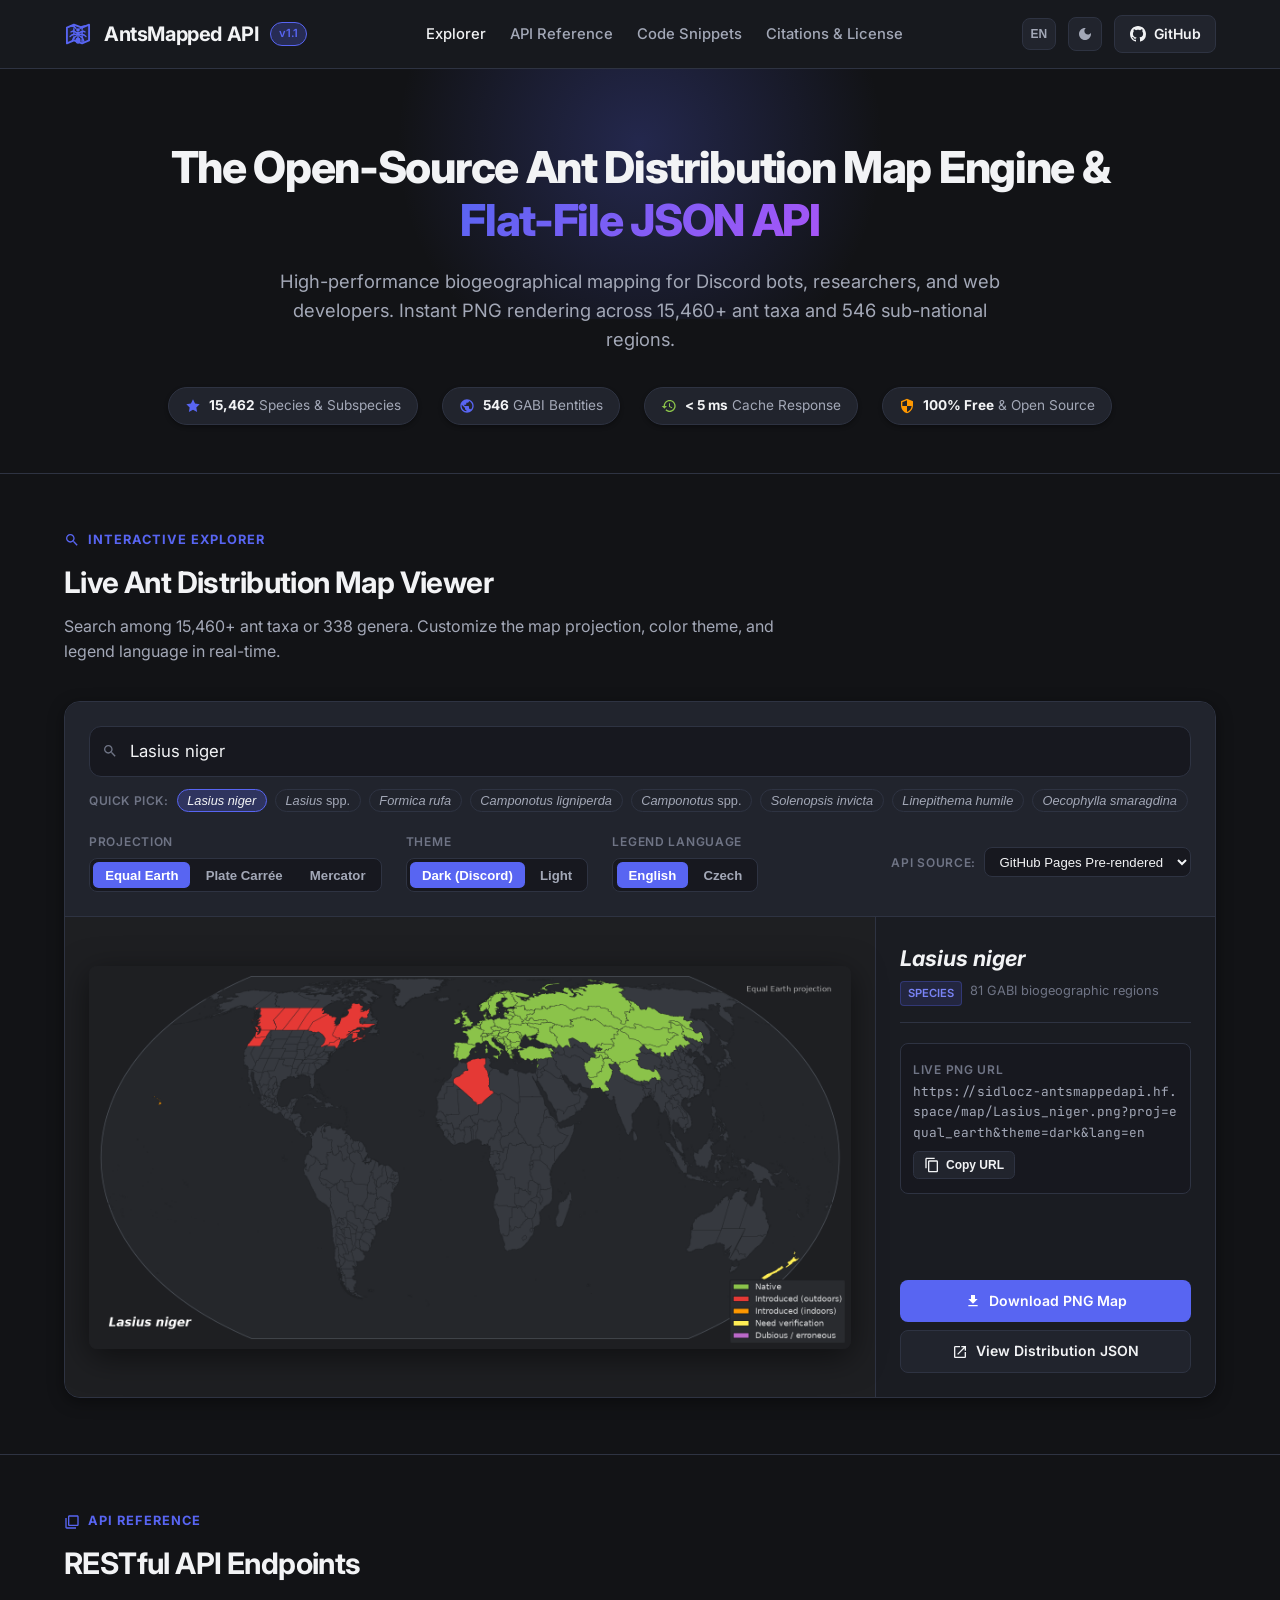
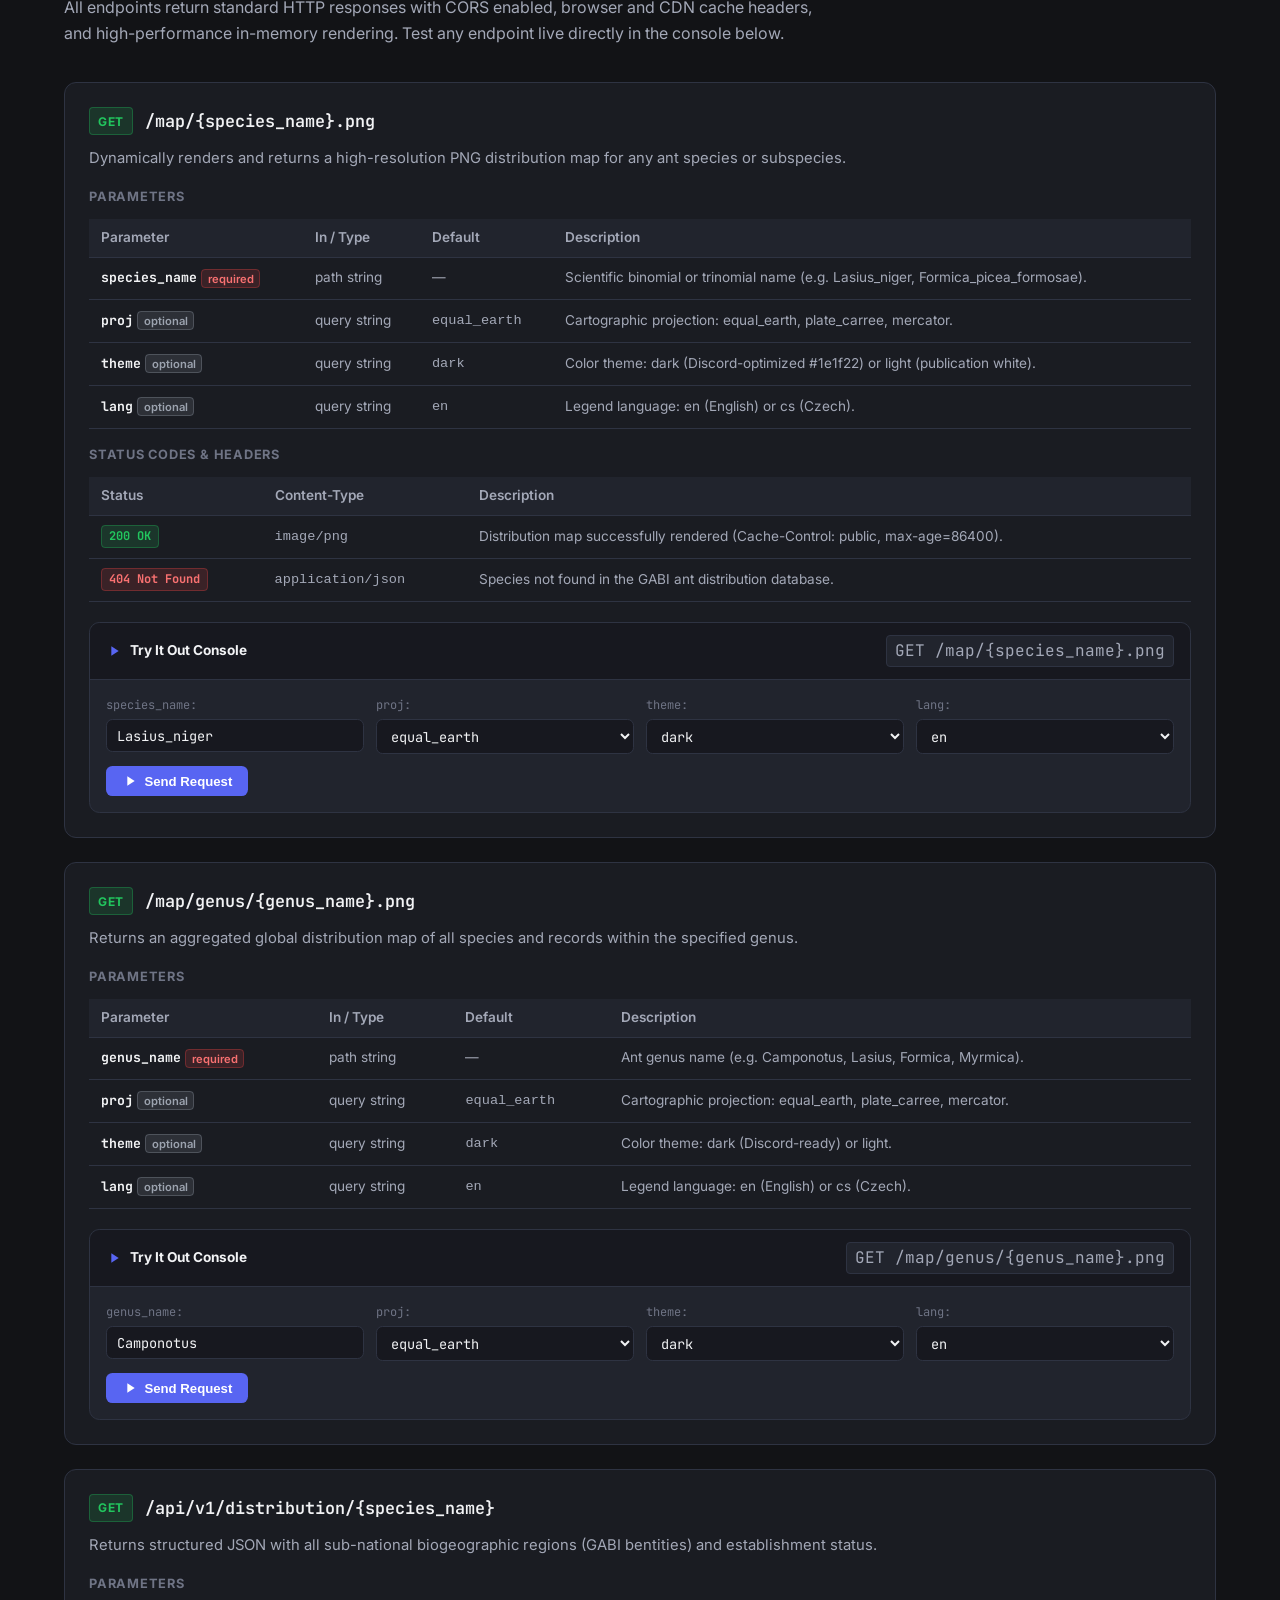
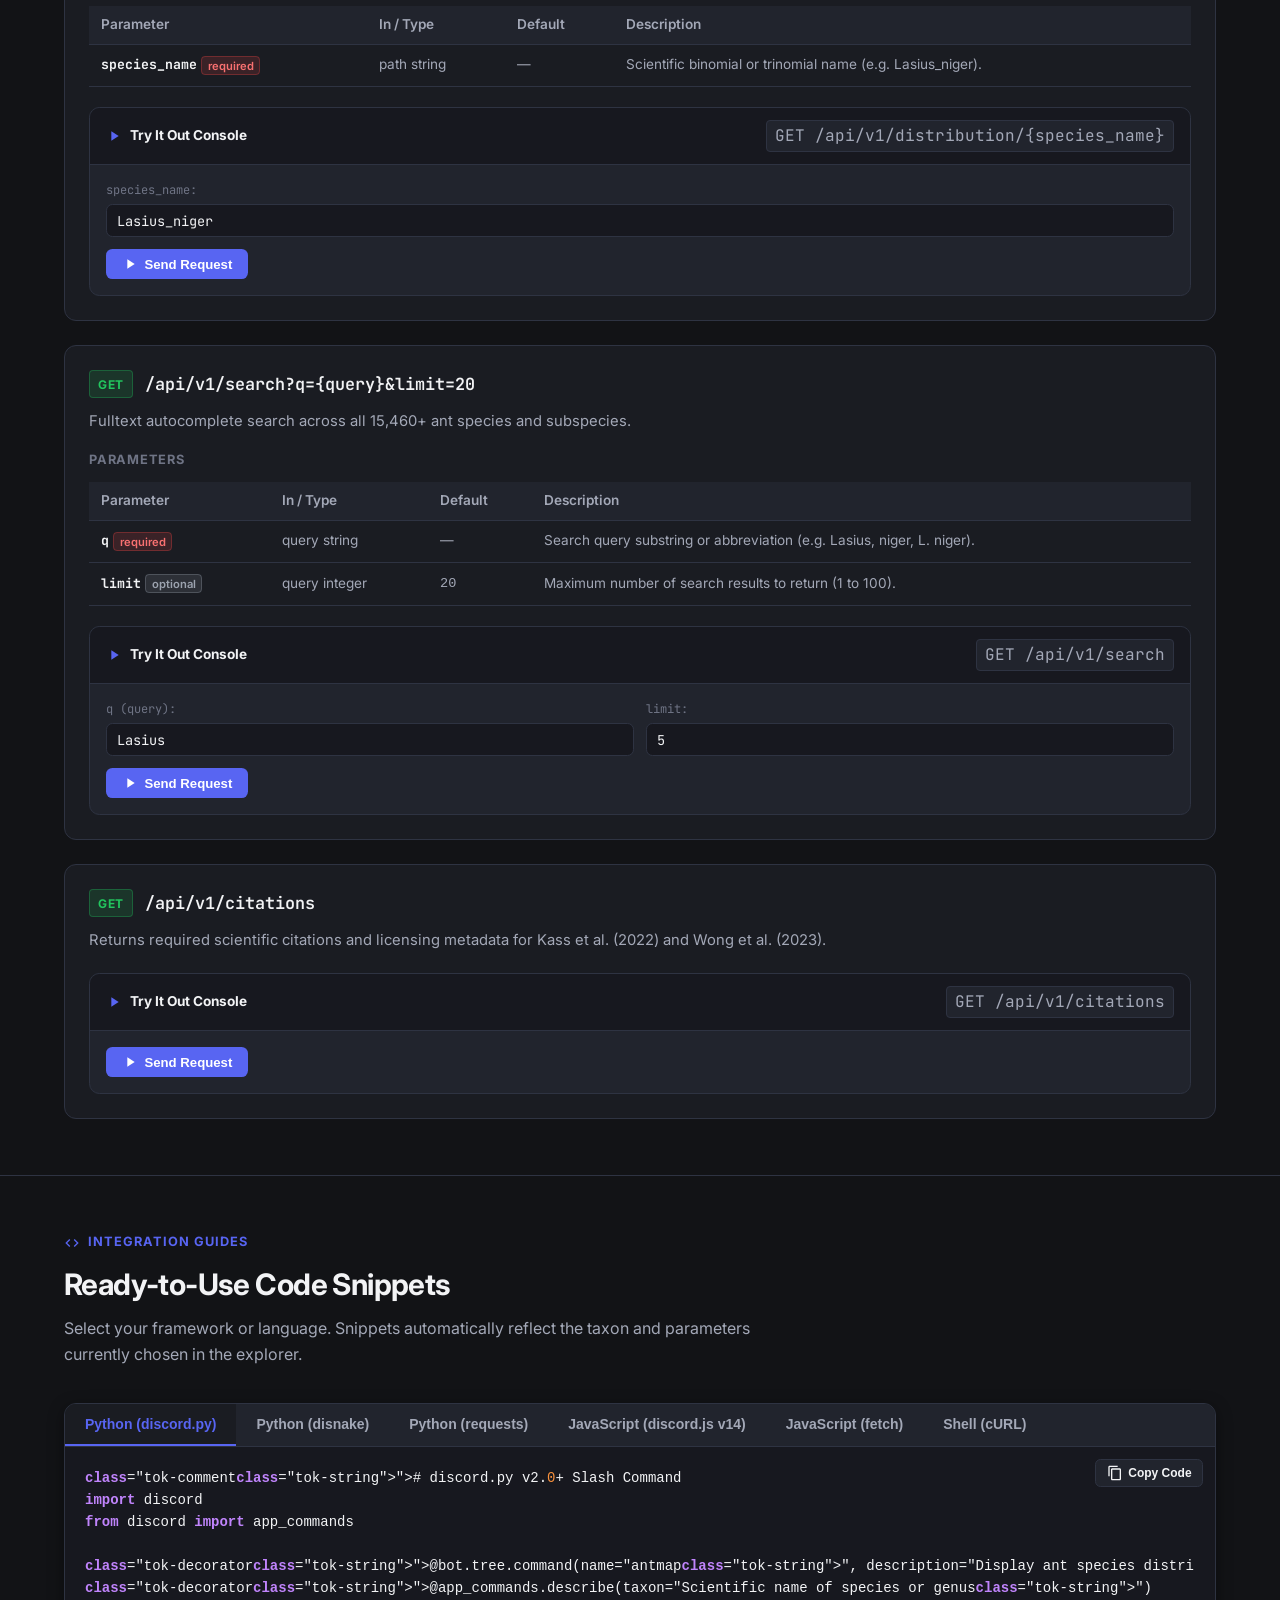
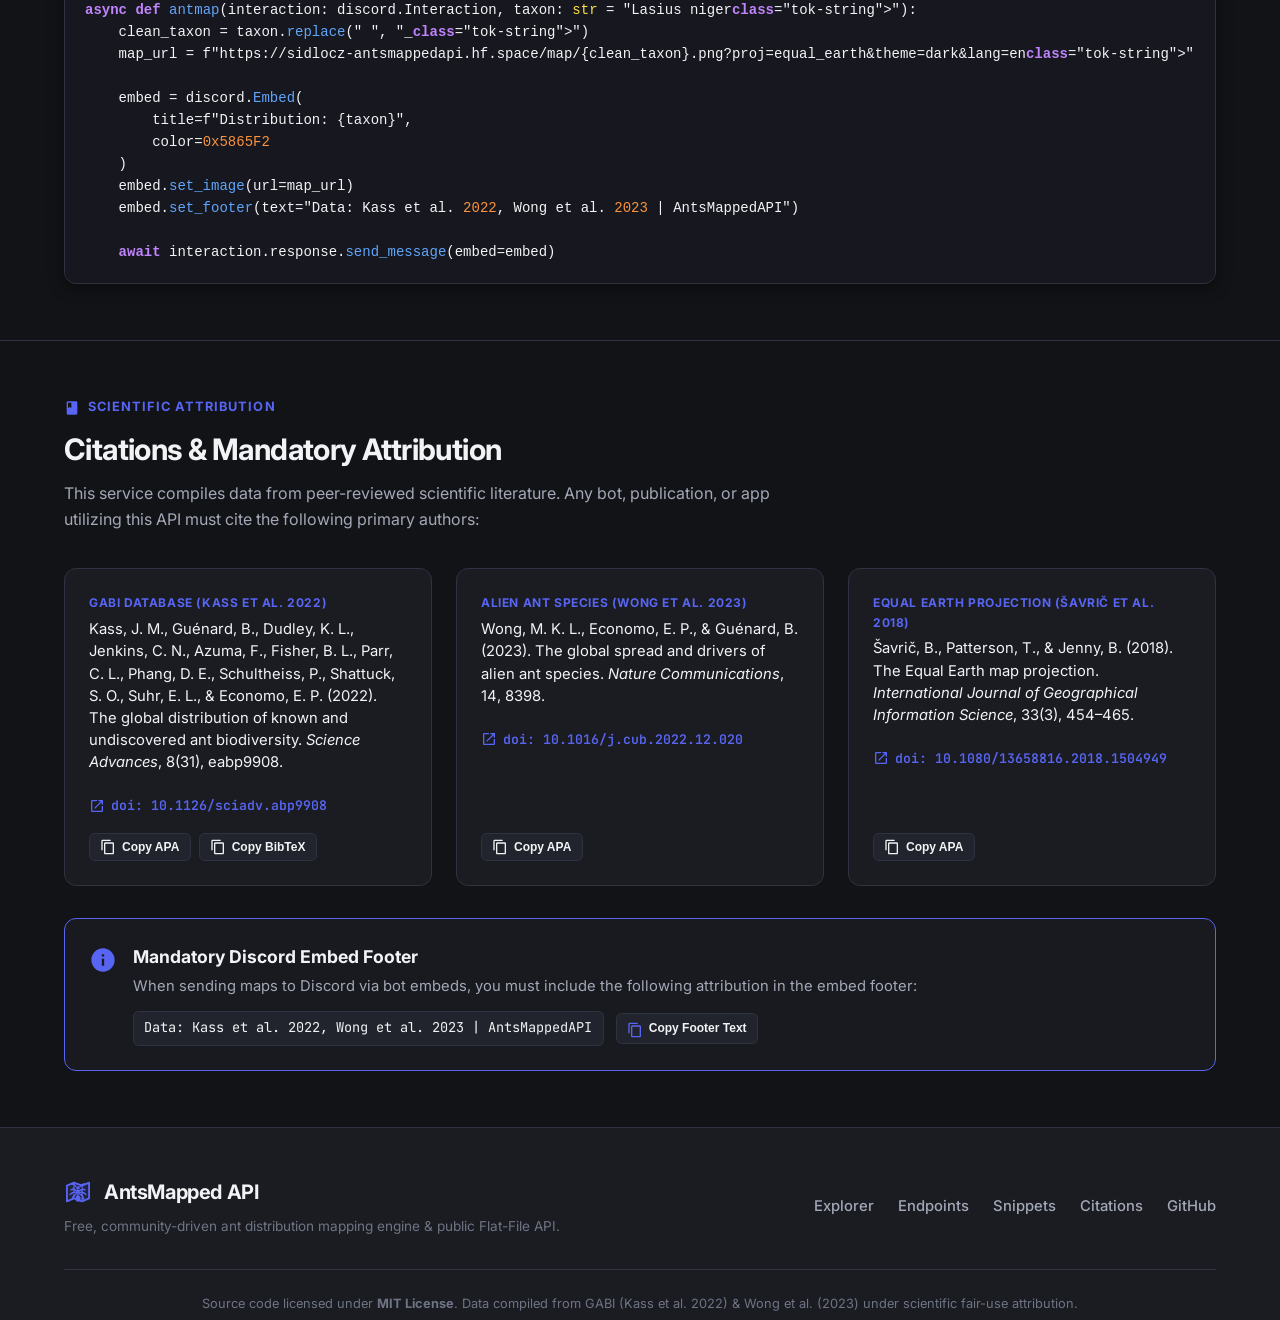
==== commit 97616124: "feat(docs): redesign map icon, add czech localization, try-it-out consoles, syntax highlighting, and" ====
--- a/docs/index.html
+++ b/docs/index.html
@@ -23,10 +23,10 @@
   <meta name="twitter:description" content="Free community map engine and Flat-File JSON API for 15,460+ ant species and subspecies.">
   <meta name="twitter:image" content="https://sidlocz.github.io/AntsMappedAPI/demo_maps/Lasius_niger_equal_earth_dark_en.png">
 
-  <!-- Favicon (Inline SVG) -->
-  <link rel="icon" type="image/svg+xml" href="data:image/svg+xml,%3Csvg xmlns='http://www.w3.org/2000/svg' viewBox='0 0 24 24' fill='%235865f2'%3E%3Cpath d='M19 13v-2c-1.54.02-3.09-.75-4.07-1.83l-1.29-1.43c-.4-.44-.97-.7-1.57-.7-.34 0-.67.08-.97.24L7.54 9.17C6.67 9.7 5.68 10 4.67 10H3v2h1.67c.68 0 1.34-.2 1.93-.56l1.24-.76-.74 3.32H5v2h2.51l.89-4 1.37.83L9 20h2l1.09-5.46 2.37 1.46H19v-2h-3.66l-2.07-1.27.42-1.91c.88.94 2.14 1.62 3.31 1.68V13zM12 2C10.9 2 10 2.9 10 4s.9 2 2 2 2-.9 2-2-.9-2-2-2z'/%3E%3C/svg%3E">
-
-  <!-- Google Fonts: Inter -->
+  <!-- Favicon: Clean Monochromatic Map + Ant SVG -->
+  <link rel="icon" type="image/svg+xml" href="data:image/svg+xml,%3Csvg xmlns='http://www.w3.org/2000/svg' viewBox='0 0 24 24' fill='none'%3E%3Cpath d='M2.5 6.5L8.5 4L15.5 6.5L21.5 4V17.5L15.5 20L8.5 17.5L2.5 20V6.5Z' stroke='%235865f2' stroke-width='1.6' stroke-linecap='round' stroke-linejoin='round' fill='%235865f2' fill-opacity='0.15'/%3E%3Cpath d='M8.5 4V17.5M15.5 6.5V20' stroke='%235865f2' stroke-width='1.3' stroke-linecap='round' stroke-dasharray='1.5 2'/%3E%3Cpath d='M10.2 7.2C9.2 5.6 7.6 4.9 6 5.2M13.8 7.2C14.8 5.6 16.4 4.9 18 5.2' stroke='%235865f2' stroke-width='1.25' stroke-linecap='round'/%3E%3Cellipse cx='12' cy='8.4' rx='1.6' ry='1.4' fill='%235865f2'/%3E%3Cpath d='M10.8 10.8L8 9.3L6 10.2M13.2 10.8L16 9.3L18 10.2' stroke='%235865f2' stroke-width='1.2' stroke-linecap='round' stroke-linejoin='round'/%3E%3Cellipse cx='12' cy='11.8' rx='1.4' ry='1.9' fill='%235865f2'/%3E%3Cpath d='M10.6 12.2L7.2 12.5L5.2 14.2M13.4 12.2L16.8 12.5L18.8 14.2' stroke='%235865f2' stroke-width='1.2' stroke-linecap='round' stroke-linejoin='round'/%3E%3Ccircle cx='12' cy='14.6' r='0.8' fill='%235865f2'/%3E%3Cpath d='M10.8 13.5L8.2 15.2L7 18.2M13.2 13.5L15.8 15.2L17 18.2' stroke='%235865f2' stroke-width='1.2' stroke-linecap='round' stroke-linejoin='round'/%3E%3Cellipse cx='12' cy='17.6' rx='2.2' ry='2.7' fill='%235865f2'/%3E%3C/svg%3E">
+
+  <!-- Google Fonts: Inter & JetBrains Mono -->
   <link rel="preconnect" href="https://fonts.googleapis.com">
   <link rel="preconnect" href="https://fonts.gstatic.com" crossorigin>
   <link href="https://fonts.googleapis.com/css2?family=Inter:wght@400;500;600;700;800&family=JetBrains+Mono:wght@400;500;600&display=swap" rel="stylesheet">
@@ -75,8 +75,18 @@
   <header class="site-header">
     <div class="container nav-wrap">
       <a href="#" class="brand">
-        <svg class="icon icon-lg" viewBox="0 0 24 24" style="color: var(--accent-primary);">
-          <path d="M19 13v-2c-1.54.02-3.09-.75-4.07-1.83l-1.29-1.43c-.4-.44-.97-.7-1.57-.7-.34 0-.67.08-.97.24L7.54 9.17C6.67 9.7 5.68 10 4.67 10H3v2h1.67c.68 0 1.34-.2 1.93-.56l1.24-.76-.74 3.32H5v2h2.51l.89-4 1.37.83L9 20h2l1.09-5.46 2.37 1.46H19v-2h-3.66l-2.07-1.27.42-1.91c.88.94 2.14 1.62 3.31 1.68V13zM12 2C10.9 2 10 2.9 10 4s.9 2 2 2 2-.9 2-2-.9-2-2-2z"/>
+        <!-- Monochromatic SVG Logo: Folded Map with Clear Ant Silhouette -->
+        <svg class="icon icon-lg" viewBox="0 0 24 24" fill="none" xmlns="http://www.w3.org/2000/svg" style="color: var(--accent-primary);">
+          <path d="M2.5 6.5L8.5 4L15.5 6.5L21.5 4V17.5L15.5 20L8.5 17.5L2.5 20V6.5Z" stroke="currentColor" stroke-width="1.6" stroke-linecap="round" stroke-linejoin="round" fill="currentColor" fill-opacity="0.12"/>
+          <path d="M8.5 4V17.5M15.5 6.5V20" stroke="currentColor" stroke-width="1.3" stroke-linecap="round" stroke-dasharray="1.5 2"/>
+          <path d="M10.2 7.2C9.2 5.6 7.6 4.9 6 5.2M13.8 7.2C14.8 5.6 16.4 4.9 18 5.2" stroke="currentColor" stroke-width="1.25" stroke-linecap="round"/>
+          <ellipse cx="12" cy="8.4" rx="1.6" ry="1.4" fill="currentColor"/>
+          <path d="M10.8 10.8L8 9.3L6 10.2M13.2 10.8L16 9.3L18 10.2" stroke="currentColor" stroke-width="1.2" stroke-linecap="round" stroke-linejoin="round"/>
+          <ellipse cx="12" cy="11.8" rx="1.4" ry="1.9" fill="currentColor"/>
+          <path d="M10.6 12.2L7.2 12.5L5.2 14.2M13.4 12.2L16.8 12.5L18.8 14.2" stroke="currentColor" stroke-width="1.2" stroke-linecap="round" stroke-linejoin="round"/>
+          <circle cx="12" cy="14.6" r="0.8" fill="currentColor"/>
+          <path d="M10.8 13.5L8.2 15.2L7 18.2M13.2 13.5L15.8 15.2L17 18.2" stroke="currentColor" stroke-width="1.2" stroke-linecap="round" stroke-linejoin="round"/>
+          <ellipse cx="12" cy="17.6" rx="2.2" ry="2.7" fill="currentColor"/>
         </svg>
         <span>AntsMapped API</span>
         <span class="brand-badge">v1.1</span>
@@ -96,7 +106,7 @@
         </button>
 
         <!-- Theme Switcher -->
-        <button id="theme-toggle-btn" class="btn-icon" aria-label="Toggle dark/light theme" title="Přepnout motiv">
+        <button id="theme-toggle-btn" class="btn-icon" aria-label="Toggle dark/light theme" title="Přepnout motiv / Toggle theme">
           <svg class="icon icon-sm" viewBox="0 0 24 24">
             <path d="M12 3c-4.97 0-9 4.03-9 9s4.03 9 9 9 9-4.03 9-9c0-.46-.04-.92-.1-1.36-.98 1.37-2.58 2.26-4.4 2.26-2.98 0-5.4-2.42-5.4-5.4 0-1.81.89-3.42 2.26-4.4-.44-.06-.9-.1-1.36-.1z"/>
           </svg>
@@ -117,11 +127,11 @@
   <section class="hero">
     <div class="hero-glow"></div>
     <div class="container">
-      <h1 class="hero-title">
+      <h1 class="hero-title" data-i18n-html-en="The Open-Source Ant Distribution Map Engine &amp; <br><span>Flat-File JSON API</span>" data-i18n-html-cs="Otevřený generátor map výskytu mravenců &amp; <br><span>Flat-File JSON API</span>">
         The Open-Source Ant Distribution Map Engine &amp; <br>
         <span>Flat-File JSON API</span>
       </h1>
-      <p class="hero-subtitle" data-i18n-en="High-performance biogeographical mapping for Discord bots, researchers, and web developers. Instant PNG rendering across 15,460+ ant taxa and 546 sub-national regions." data-i18n-cs="Vysoce výkonný mapový generátor a otevřené biogeografické API pro Discord boty, výzkumníky a webové vývojáře. Okamžité renderování pro 15 460+ taxonů mravenců v 546 regionech.">
+      <p class="hero-subtitle" data-i18n-en="High-performance biogeographical mapping for Discord bots, researchers, and web developers. Instant PNG rendering across 15,460+ ant taxa and 546 sub-national regions." data-i18n-cs="Vysoce výkonné biogeografické mapování pro Discord boty, výzkumníky a webové vývojáře. Okamžité renderování PNG pro 15 460+ taxonů mravenců v 546 sub-národních regionech.">
         High-performance biogeographical mapping for Discord bots, researchers, and web developers. Instant PNG rendering across 15,460+ ant taxa and 546 sub-national regions.
       </p>
 
@@ -136,11 +146,11 @@
         </div>
         <div class="stat-chip">
           <svg class="icon icon-sm" viewBox="0 0 24 24" style="color: var(--status-native);"><path d="M13 3c-4.97 0-9 4.03-9 9H1l3.89 3.89.07.14L9 12H6c0-3.87 3.13-7 7-7s7 3.13 7 7-3.13 7-7 7c-1.93 0-3.68-.79-4.94-2.06l-1.42 1.42C8.27 19.99 10.51 21 13 21c4.97 0 9-4.03 9-9s-4.03-9-9-9zm-1 5v5l4.28 2.54.72-1.21-3.5-2.08V8H12z"/></svg>
-          <span><strong>&lt; 5 ms</strong> <span data-i18n-en="Cache Response" data-i18n-cs="Odezva cache">Cache Response</span></span>
+          <span><strong>&lt; 5 ms</strong> <span data-i18n-en="Cache Response" data-i18n-cs="Odezva mezipaměti">Cache Response</span></span>
         </div>
         <div class="stat-chip">
           <svg class="icon icon-sm" viewBox="0 0 24 24" style="color: var(--status-indoor);"><path d="M12 1L3 5v6c0 5.55 3.84 10.74 9 12 5.16-1.26 9-6.45 9-12V5l-9-4zm0 10.99h7c-.53 4.12-3.28 7.79-7 8.94V12H5V6.3l7-3.11v8.8z"/></svg>
-          <span><strong>100% Free</strong> &amp; Open Source</span>
+          <span data-i18n-html-en="<strong>100% Free</strong> &amp; Open Source" data-i18n-html-cs="<strong>100% zdarma</strong> &amp; Open Source"><strong>100% Free</strong> &amp; Open Source</span>
         </div>
       </div>
     </div>
@@ -154,8 +164,8 @@
           <svg class="icon icon-sm" viewBox="0 0 24 24"><path d="M15.5 14h-.79l-.28-.27C15.41 12.59 16 11.11 16 9.5 16 5.91 13.09 3 9.5 3S3 5.91 3 9.5 5.91 16 9.5 16c1.61 0 3.09-.59 4.23-1.57l.27.28v.79l5 4.99L20.49 19l-4.99-5zm-6 0C7.01 14 5 11.99 5 9.5S7.01 5 9.5 5 14 7.01 14 9.5 11.99 14 9.5 14z"/></svg>
           <span data-i18n-en="Interactive Explorer" data-i18n-cs="Interaktivní průzkumník">Interactive Explorer</span>
         </div>
-        <h2 class="section-title" data-i18n-en="Live Ant Distribution Map Viewer" data-i18n-cs="Živý prohlížeč map rozšíření mravenců">Live Ant Distribution Map Viewer</h2>
-        <p class="section-desc" data-i18n-en="Search among 15,460+ ant taxa or 338 genera. Customize the map projection, color theme, and legend language in real-time." data-i18n-cs="Vyhledávejte mezi 15 460+ taxony mravenců nebo 338 rody. Přizpůsobte projekci, motiv i jazyk legendy v reálném čase.">
+        <h2 class="section-title" data-i18n-en="Live Ant Distribution Map Viewer" data-i18n-cs="Živý prohlížeč map výskytu mravenců">Live Ant Distribution Map Viewer</h2>
+        <p class="section-desc" data-i18n-en="Search among 15,460+ ant taxa or 338 genera. Customize the map projection, color theme, and legend language in real-time." data-i18n-cs="Vyhledávejte mezi 15 460+ taxony mravenců nebo 338 rody. Přizpůsobte si kartografickou projekci, barevný motiv i jazyk legendy v reálném čase.">
           Search among 15,460+ ant taxa or 338 genera. Customize the map projection, color theme, and legend language in real-time.
         </p>
       </div>
@@ -167,10 +177,27 @@
           <div class="search-box-wrap">
             <div class="search-input-group">
               <svg class="icon icon-sm" viewBox="0 0 24 24"><path d="M15.5 14h-.79l-.28-.27C15.41 12.59 16 11.11 16 9.5 16 5.91 13.09 3 9.5 3S3 5.91 3 9.5 5.91 16 9.5 16c1.61 0 3.09-.59 4.23-1.57l.27.28v.79l5 4.99L20.49 19l-4.99-5zm-6 0C7.01 14 5 11.99 5 9.5S7.01 5 9.5 5 14 7.01 14 9.5 11.99 14 9.5 14z"/></svg>
-              <input type="text" id="taxon-search-input" class="search-input" placeholder="Type taxon name (e.g. Lasius niger, Formica, Solenopsis invicta)..." autocomplete="off" value="Lasius niger">
+              <input type="text" id="taxon-search-input" class="search-input" 
+                placeholder="Type taxon name (e.g. Lasius niger, Formica, Solenopsis invicta)..." 
+                data-i18n-placeholder-en="Type taxon name (e.g. Lasius niger, Formica, Solenopsis invicta)..."
+                data-i18n-placeholder-cs="Zadejte název taxonu (např. Lasius niger, Formica, Solenopsis invicta)..."
+                autocomplete="off" value="Lasius niger">
             </div>
             <!-- Live Autocomplete Dropdown List -->
             <div id="autocomplete-results" class="autocomplete-results"></div>
+          </div>
+
+          <!-- Quick Taxon Chips for fast demonstration -->
+          <div class="quick-chips-wrap">
+            <span class="quick-chips-label" data-i18n-en="Quick Pick:" data-i18n-cs="Rychlý výběr:">Quick Pick:</span>
+            <button type="button" class="quick-chip active" data-taxon="Lasius niger" data-rank="species" data-genus="false"><em>Lasius niger</em></button>
+            <button type="button" class="quick-chip" data-taxon="Lasius" data-rank="genus" data-genus="true"><em>Lasius</em> spp.</button>
+            <button type="button" class="quick-chip" data-taxon="Formica rufa" data-rank="species" data-genus="false"><em>Formica rufa</em></button>
+            <button type="button" class="quick-chip" data-taxon="Camponotus ligniperda" data-rank="species" data-genus="false"><em>Camponotus ligniperda</em></button>
+            <button type="button" class="quick-chip" data-taxon="Camponotus" data-rank="genus" data-genus="true"><em>Camponotus</em> spp.</button>
+            <button type="button" class="quick-chip" data-taxon="Solenopsis invicta" data-rank="species" data-genus="false"><em>Solenopsis invicta</em></button>
+            <button type="button" class="quick-chip" data-taxon="Linepithema humile" data-rank="species" data-genus="false"><em>Linepithema humile</em></button>
+            <button type="button" class="quick-chip" data-taxon="Oecophylla smaragdina" data-rank="species" data-genus="false"><em>Oecophylla smaragdina</em></button>
           </div>
 
           <!-- Parameter Selectors -->
@@ -189,8 +216,8 @@
             <div class="param-group">
               <span class="param-label" data-i18n-en="Theme" data-i18n-cs="Barevný motiv">Theme</span>
               <div class="segmented-control" data-param="theme">
-                <button class="segment-btn active" data-value="dark">Dark (Discord)</button>
-                <button class="segment-btn" data-value="light">Light</button>
+                <button class="segment-btn active" data-value="dark" data-i18n-en="Dark (Discord)" data-i18n-cs="Tmavý (Discord)">Dark (Discord)</button>
+                <button class="segment-btn" data-value="light" data-i18n-en="Light" data-i18n-cs="Světlý">Light</button>
               </div>
             </div>
 
@@ -198,8 +225,8 @@
             <div class="param-group">
               <span class="param-label" data-i18n-en="Legend Language" data-i18n-cs="Jazyk legendy">Legend Language</span>
               <div class="segmented-control" data-param="lang">
-                <button class="segment-btn active" data-value="en">English</button>
-                <button class="segment-btn" data-value="cs">Čeština</button>
+                <button class="segment-btn active" data-value="en" data-i18n-en="English" data-i18n-cs="Angličtina">English</button>
+                <button class="segment-btn" data-value="cs" data-i18n-en="Czech" data-i18n-cs="Čeština">Czech</button>
               </div>
             </div>
 
@@ -207,9 +234,9 @@
             <div class="server-target-group">
               <label for="server-target-select" class="param-label" data-i18n-en="API Source:" data-i18n-cs="Zdroj API:">API Source:</label>
               <select id="server-target-select" class="server-select">
-                <option value="demo">GitHub Pages Pre-rendered</option>
-                <option value="hf">Hugging Face Cloud API</option>
-                <option value="local">Localhost (port 8000)</option>
+                <option value="demo" data-i18n-en="GitHub Pages Pre-rendered" data-i18n-cs="Předgenerované mapy (GitHub Pages)">GitHub Pages Pre-rendered</option>
+                <option value="hf" data-i18n-en="Hugging Face Cloud API" data-i18n-cs="Cloudové API (Hugging Face)">Hugging Face Cloud API</option>
+                <option value="local" data-i18n-en="Localhost (port 8000)" data-i18n-cs="Lokální server (port 8000)">Localhost (port 8000)</option>
               </select>
             </div>
           </div>
@@ -223,6 +250,7 @@
               <span data-i18n-en="Rendering ant distribution map..." data-i18n-cs="Vykresluji mapu výskytu mravenců...">Rendering ant distribution map...</span>
             </div>
             <img id="map-preview-img" class="map-img" src="demo_maps/Lasius_niger_equal_earth_dark_en.png" alt="Distribution map preview">
+            <div id="map-notice-badge" class="map-notice-badge" style="display: none;"></div>
           </div>
 
           <!-- Details Sidebar -->
@@ -260,7 +288,7 @@
     </div>
   </section>
 
-  <!-- Section 2: Complete Interactive API Reference -->
+  <!-- Section 2: Complete Interactive API Reference with Try-It-Out Consoles -->
   <section id="endpoints" class="section">
     <div class="container">
       <div class="section-header">
@@ -269,8 +297,8 @@
           <span data-i18n-en="API Reference" data-i18n-cs="Dokumentace API">API Reference</span>
         </div>
         <h2 class="section-title" data-i18n-en="RESTful API Endpoints" data-i18n-cs="Endpointy RESTful API">RESTful API Endpoints</h2>
-        <p class="section-desc" data-i18n-en="All endpoints return standard HTTP responses with CORS enabled, browser and CDN cache headers, and high-performance in-memory rendering." data-i18n-cs="Všechny endpointy vracejí standardní HTTP odpovědi s povoleným CORS, mezipamětí pro CDN a bleskovým in-memory renderováním.">
-          All endpoints return standard HTTP responses with CORS enabled, browser and CDN cache headers, and high-performance in-memory rendering.
+        <p class="section-desc" data-i18n-en="All endpoints return standard HTTP responses with CORS enabled, browser and CDN cache headers, and high-performance in-memory rendering. Test any endpoint live directly in the console below." data-i18n-cs="Všechny endpointy vracejí standardní HTTP odpovědi s povoleným CORS, mezipamětí pro CDN a bleskovým in-memory renderováním. Vyzkoušejte jakýkoliv endpoint naživo přímo v konzoli níže.">
+          All endpoints return standard HTTP responses with CORS enabled, browser and CDN cache headers, and high-performance in-memory rendering. Test any endpoint live directly in the console below.
         </p>
       </div>
 
@@ -285,43 +313,131 @@
             Dynamically renders and returns a high-resolution PNG distribution map for any ant species or subspecies.
           </p>
 
+          <div class="endpoint-subheading" data-i18n-en="Parameters" data-i18n-cs="Parametry">Parameters</div>
           <div class="table-wrap">
             <table class="param-table">
               <thead>
                 <tr>
-                  <th>Parameter</th>
-                  <th>Type</th>
-                  <th>Default</th>
-                  <th>Description</th>
+                  <th data-i18n-en="Parameter" data-i18n-cs="Parametr">Parameter</th>
+                  <th data-i18n-en="In / Type" data-i18n-cs="Umístění / Typ">In / Type</th>
+                  <th data-i18n-en="Default" data-i18n-cs="Výchozí">Default</th>
+                  <th data-i18n-en="Description" data-i18n-cs="Popis">Description</th>
                 </tr>
               </thead>
               <tbody>
                 <tr>
-                  <td><strong>species_name</strong></td>
+                  <td><strong>species_name</strong> <span class="badge-req" data-i18n-en="required" data-i18n-cs="povinné">required</span></td>
                   <td>path string</td>
-                  <td><em>required</em></td>
-                  <td>Scientific binomial or trinomial name (e.g. <code>Lasius_niger</code>, <code>Formica_picea_formosae</code>).</td>
-                </tr>
-                <tr>
-                  <td><strong>proj</strong></td>
+                  <td>&mdash;</td>
+                  <td data-i18n-en="Scientific binomial or trinomial name (e.g. Lasius_niger, Formica_picea_formosae)." data-i18n-cs="Vědecký binomický nebo trinomický název druhu či poddruhu (např. Lasius_niger, Formica_picea_formosae).">Scientific binomial or trinomial name (e.g. <code>Lasius_niger</code>, <code>Formica_picea_formosae</code>).</td>
+                </tr>
+                <tr>
+                  <td><strong>proj</strong> <span class="badge-opt" data-i18n-en="optional" data-i18n-cs="volitelné">optional</span></td>
                   <td>query string</td>
                   <td><code>equal_earth</code></td>
-                  <td>Cartographic projection: <code>equal_earth</code>, <code>plate_carree</code>, <code>mercator</code>.</td>
-                </tr>
-                <tr>
-                  <td><strong>theme</strong></td>
+                  <td data-i18n-en="Cartographic projection: equal_earth, plate_carree, mercator." data-i18n-cs="Kartografická projekce: equal_earth, plate_carree, mercator.">Cartographic projection: <code>equal_earth</code>, <code>plate_carree</code>, <code>mercator</code>.</td>
+                </tr>
+                <tr>
+                  <td><strong>theme</strong> <span class="badge-opt" data-i18n-en="optional" data-i18n-cs="volitelné">optional</span></td>
                   <td>query string</td>
                   <td><code>dark</code></td>
-                  <td>Color theme: <code>dark</code> (optimized for Discord) or <code>light</code> (publication white).</td>
-                </tr>
-                <tr>
-                  <td><strong>lang</strong></td>
+                  <td data-i18n-en="Color theme: dark (Discord-optimized #1e1f22) or light (publication white)." data-i18n-cs="Barevný motiv: dark (Discord #1e1f22) nebo light (publikační bílý).">Color theme: <code>dark</code> (Discord-optimized) or <code>light</code> (publication white).</td>
+                </tr>
+                <tr>
+                  <td><strong>lang</strong> <span class="badge-opt" data-i18n-en="optional" data-i18n-cs="volitelné">optional</span></td>
                   <td>query string</td>
                   <td><code>en</code></td>
-                  <td>Legend language: <code>en</code> (English) or <code>cs</code> (Čeština).</td>
+                  <td data-i18n-en="Legend language: en (English) or cs (Czech)." data-i18n-cs="Jazyk legendy: en (angličtina) nebo cs (čeština).">Legend language: <code>en</code> (English) or <code>cs</code> (Czech).</td>
                 </tr>
               </tbody>
             </table>
+          </div>
+
+          <div class="endpoint-subheading" data-i18n-en="Status Codes &amp; Headers" data-i18n-cs="Stavové kódy a hlavičky">Status Codes &amp; Headers</div>
+          <div class="table-wrap">
+            <table class="param-table">
+              <thead>
+                <tr>
+                  <th data-i18n-en="Status" data-i18n-cs="Kód">Status</th>
+                  <th data-i18n-en="Content-Type" data-i18n-cs="Typ obsahu">Content-Type</th>
+                  <th data-i18n-en="Description" data-i18n-cs="Popis">Description</th>
+                </tr>
+              </thead>
+              <tbody>
+                <tr>
+                  <td><span class="badge-status status-200">200 OK</span></td>
+                  <td><code>image/png</code></td>
+                  <td data-i18n-en="Distribution map successfully rendered (Cache-Control: public, max-age=86400)." data-i18n-cs="Mapa rozšíření úspěšně vyrenderována (Cache-Control: public, max-age=86400).">Distribution map successfully rendered (<code>Cache-Control: public, max-age=86400</code>).</td>
+                </tr>
+                <tr>
+                  <td><span class="badge-status status-404">404 Not Found</span></td>
+                  <td><code>application/json</code></td>
+                  <td data-i18n-en="Species not found in the GABI ant distribution database." data-i18n-cs="Druh nebyl v databázi rozšíření mravenců GABI nalezen.">Species not found in the GABI ant distribution database.</td>
+                </tr>
+              </tbody>
+            </table>
+          </div>
+
+          <!-- Interactive Try It Out Console -->
+          <div class="try-console" data-endpoint-type="species-map">
+            <div class="try-console-header">
+              <div class="try-console-title">
+                <svg class="icon icon-sm" viewBox="0 0 24 24" style="color: var(--accent-primary);"><path d="M8 5v14l11-7z"/></svg>
+                <span data-i18n-en="Try It Out Console" data-i18n-cs="Interaktivní vyzkoušení API">Try It Out Console</span>
+              </div>
+              <span class="meta-chip">GET /map/{species_name}.png</span>
+            </div>
+            <div class="try-form">
+              <div class="try-inputs-grid">
+                <div class="try-field">
+                  <label for="try-species-name">species_name:</label>
+                  <input type="text" id="try-species-name" class="try-input" value="Lasius_niger">
+                </div>
+                <div class="try-field">
+                  <label for="try-species-proj">proj:</label>
+                  <select id="try-species-proj" class="try-select">
+                    <option value="equal_earth">equal_earth</option>
+                    <option value="plate_carree">plate_carree</option>
+                    <option value="mercator">mercator</option>
+                  </select>
+                </div>
+                <div class="try-field">
+                  <label for="try-species-theme">theme:</label>
+                  <select id="try-species-theme" class="try-select">
+                    <option value="dark">dark</option>
+                    <option value="light">light</option>
+                  </select>
+                </div>
+                <div class="try-field">
+                  <label for="try-species-lang">lang:</label>
+                  <select id="try-species-lang" class="try-select">
+                    <option value="en">en</option>
+                    <option value="cs">cs</option>
+                  </select>
+                </div>
+              </div>
+              <div class="try-actions">
+                <button type="button" class="btn-try" data-action="run-species-map">
+                  <svg class="icon icon-sm" viewBox="0 0 24 24"><path d="M8 5v14l11-7z"/></svg>
+                  <span data-i18n-en="Send Request" data-i18n-cs="Odeslat požadavek">Send Request</span>
+                </button>
+              </div>
+            </div>
+            <div id="try-result-species-map" class="try-result-area">
+              <div class="try-result-meta">
+                <div class="try-meta-chips">
+                  <span class="badge-status status-200">200 OK</span>
+                  <span class="meta-chip">image/png</span>
+                  <span class="meta-chip" id="try-latency-species-map">~12 ms</span>
+                </div>
+                <a id="try-link-species-map" href="#" target="_blank" class="doi-link" style="font-size: 0.75rem;">
+                  <span data-i18n-en="Open Direct URL" data-i18n-cs="Otevřít přímou URL">Open Direct URL</span> &rarr;
+                </a>
+              </div>
+              <div class="try-result-content">
+                <img id="try-img-species-map" class="try-img-preview" src="" alt="Rendered map">
+              </div>
+            </div>
           </div>
         </div>
 
@@ -334,6 +450,108 @@
           <p class="endpoint-desc" data-i18n-en="Returns an aggregated global distribution map of all species and records within the specified genus." data-i18n-cs="Vrací agregovanou celosvětovou mapu rozšíření všech druhů a záznamů v daném rodu.">
             Returns an aggregated global distribution map of all species and records within the specified genus.
           </p>
+
+          <div class="endpoint-subheading" data-i18n-en="Parameters" data-i18n-cs="Parametry">Parameters</div>
+          <div class="table-wrap">
+            <table class="param-table">
+              <thead>
+                <tr>
+                  <th data-i18n-en="Parameter" data-i18n-cs="Parametr">Parameter</th>
+                  <th data-i18n-en="In / Type" data-i18n-cs="Umístění / Typ">In / Type</th>
+                  <th data-i18n-en="Default" data-i18n-cs="Výchozí">Default</th>
+                  <th data-i18n-en="Description" data-i18n-cs="Popis">Description</th>
+                </tr>
+              </thead>
+              <tbody>
+                <tr>
+                  <td><strong>genus_name</strong> <span class="badge-req" data-i18n-en="required" data-i18n-cs="povinné">required</span></td>
+                  <td>path string</td>
+                  <td>&mdash;</td>
+                  <td data-i18n-en="Ant genus name (e.g. Camponotus, Lasius, Formica, Myrmica)." data-i18n-cs="Vědecký název rodu mravenců (např. Camponotus, Lasius, Formica, Myrmica).">Ant genus name (e.g. <code>Camponotus</code>, <code>Lasius</code>, <code>Formica</code>, <code>Myrmica</code>).</td>
+                </tr>
+                <tr>
+                  <td><strong>proj</strong> <span class="badge-opt" data-i18n-en="optional" data-i18n-cs="volitelné">optional</span></td>
+                  <td>query string</td>
+                  <td><code>equal_earth</code></td>
+                  <td data-i18n-en="Cartographic projection: equal_earth, plate_carree, mercator." data-i18n-cs="Kartografická projekce: equal_earth, plate_carree, mercator.">Cartographic projection: <code>equal_earth</code>, <code>plate_carree</code>, <code>mercator</code>.</td>
+                </tr>
+                <tr>
+                  <td><strong>theme</strong> <span class="badge-opt" data-i18n-en="optional" data-i18n-cs="volitelné">optional</span></td>
+                  <td>query string</td>
+                  <td><code>dark</code></td>
+                  <td data-i18n-en="Color theme: dark (Discord-ready) or light." data-i18n-cs="Barevný motiv: dark (pro Discord) nebo light.">Color theme: <code>dark</code> or <code>light</code>.</td>
+                </tr>
+                <tr>
+                  <td><strong>lang</strong> <span class="badge-opt" data-i18n-en="optional" data-i18n-cs="volitelné">optional</span></td>
+                  <td>query string</td>
+                  <td><code>en</code></td>
+                  <td data-i18n-en="Legend language: en (English) or cs (Czech)." data-i18n-cs="Jazyk legendy: en (angličtina) nebo cs (čeština).">Legend language: <code>en</code> (English) or <code>cs</code> (Czech).</td>
+                </tr>
+              </tbody>
+            </table>
+          </div>
+
+          <!-- Interactive Try It Out Console -->
+          <div class="try-console" data-endpoint-type="genus-map">
+            <div class="try-console-header">
+              <div class="try-console-title">
+                <svg class="icon icon-sm" viewBox="0 0 24 24" style="color: var(--accent-primary);"><path d="M8 5v14l11-7z"/></svg>
+                <span data-i18n-en="Try It Out Console" data-i18n-cs="Interaktivní vyzkoušení API">Try It Out Console</span>
+              </div>
+              <span class="meta-chip">GET /map/genus/{genus_name}.png</span>
+            </div>
+            <div class="try-form">
+              <div class="try-inputs-grid">
+                <div class="try-field">
+                  <label for="try-genus-name">genus_name:</label>
+                  <input type="text" id="try-genus-name" class="try-input" value="Camponotus">
+                </div>
+                <div class="try-field">
+                  <label for="try-genus-proj">proj:</label>
+                  <select id="try-genus-proj" class="try-select">
+                    <option value="equal_earth">equal_earth</option>
+                    <option value="plate_carree">plate_carree</option>
+                    <option value="mercator">mercator</option>
+                  </select>
+                </div>
+                <div class="try-field">
+                  <label for="try-genus-theme">theme:</label>
+                  <select id="try-genus-theme" class="try-select">
+                    <option value="dark">dark</option>
+                    <option value="light">light</option>
+                  </select>
+                </div>
+                <div class="try-field">
+                  <label for="try-genus-lang">lang:</label>
+                  <select id="try-genus-lang" class="try-select">
+                    <option value="en">en</option>
+                    <option value="cs">cs</option>
+                  </select>
+                </div>
+              </div>
+              <div class="try-actions">
+                <button type="button" class="btn-try" data-action="run-genus-map">
+                  <svg class="icon icon-sm" viewBox="0 0 24 24"><path d="M8 5v14l11-7z"/></svg>
+                  <span data-i18n-en="Send Request" data-i18n-cs="Odeslat požadavek">Send Request</span>
+                </button>
+              </div>
+            </div>
+            <div id="try-result-genus-map" class="try-result-area">
+              <div class="try-result-meta">
+                <div class="try-meta-chips">
+                  <span class="badge-status status-200">200 OK</span>
+                  <span class="meta-chip">image/png</span>
+                  <span class="meta-chip" id="try-latency-genus-map">~15 ms</span>
+                </div>
+                <a id="try-link-genus-map" href="#" target="_blank" class="doi-link" style="font-size: 0.75rem;">
+                  <span data-i18n-en="Open Direct URL" data-i18n-cs="Otevřít přímou URL">Open Direct URL</span> &rarr;
+                </a>
+              </div>
+              <div class="try-result-content">
+                <img id="try-img-genus-map" class="try-img-preview" src="" alt="Rendered genus map">
+              </div>
+            </div>
+          </div>
         </div>
 
         <!-- Endpoint 3: Distribution JSON -->
@@ -342,9 +560,72 @@
             <span class="http-method method-get">GET</span>
             <span class="endpoint-path">/api/v1/distribution/{species_name}</span>
           </div>
-          <p class="endpoint-desc" data-i18n-en="Returns structured JSON with all sub-national biogeographic regions (GABI bentities) and establishment status." data-i18n-cs="Vrací strukturovaný JSON se všemi biogeografickými celky (GABI bentities) a jejich statusem původnosti.">
+          <p class="endpoint-desc" data-i18n-en="Returns structured JSON with all sub-national biogeographic regions (GABI bentities) and establishment status." data-i18n-cs="Vrací strukturovaný JSON se všemi sub-národními biogeografickými celky (GABI bentities) a jejich statusem výskytu.">
             Returns structured JSON with all sub-national biogeographic regions (GABI bentities) and establishment status.
           </p>
+
+          <div class="endpoint-subheading" data-i18n-en="Parameters" data-i18n-cs="Parametry">Parameters</div>
+          <div class="table-wrap">
+            <table class="param-table">
+              <thead>
+                <tr>
+                  <th data-i18n-en="Parameter" data-i18n-cs="Parametr">Parameter</th>
+                  <th data-i18n-en="In / Type" data-i18n-cs="Umístění / Typ">In / Type</th>
+                  <th data-i18n-en="Default" data-i18n-cs="Výchozí">Default</th>
+                  <th data-i18n-en="Description" data-i18n-cs="Popis">Description</th>
+                </tr>
+              </thead>
+              <tbody>
+                <tr>
+                  <td><strong>species_name</strong> <span class="badge-req" data-i18n-en="required" data-i18n-cs="povinné">required</span></td>
+                  <td>path string</td>
+                  <td>&mdash;</td>
+                  <td data-i18n-en="Scientific binomial or trinomial name (e.g. Lasius_niger)." data-i18n-cs="Vědecký název druhu či poddruhu (např. Lasius_niger).">Scientific binomial or trinomial name (e.g. <code>Lasius_niger</code>).</td>
+                </tr>
+              </tbody>
+            </table>
+          </div>
+
+          <!-- Interactive Try It Out Console -->
+          <div class="try-console" data-endpoint-type="dist-json">
+            <div class="try-console-header">
+              <div class="try-console-title">
+                <svg class="icon icon-sm" viewBox="0 0 24 24" style="color: var(--accent-primary);"><path d="M8 5v14l11-7z"/></svg>
+                <span data-i18n-en="Try It Out Console" data-i18n-cs="Interaktivní vyzkoušení API">Try It Out Console</span>
+              </div>
+              <span class="meta-chip">GET /api/v1/distribution/{species_name}</span>
+            </div>
+            <div class="try-form">
+              <div class="try-inputs-grid">
+                <div class="try-field">
+                  <label for="try-dist-species">species_name:</label>
+                  <input type="text" id="try-dist-species" class="try-input" value="Lasius_niger">
+                </div>
+              </div>
+              <div class="try-actions">
+                <button type="button" class="btn-try" data-action="run-dist-json">
+                  <svg class="icon icon-sm" viewBox="0 0 24 24"><path d="M8 5v14l11-7z"/></svg>
+                  <span data-i18n-en="Send Request" data-i18n-cs="Odeslat požadavek">Send Request</span>
+                </button>
+              </div>
+            </div>
+            <div id="try-result-dist-json" class="try-result-area">
+              <div class="try-result-meta">
+                <div class="try-meta-chips">
+                  <span class="badge-status status-200">200 OK</span>
+                  <span class="meta-chip">application/json</span>
+                  <span class="meta-chip" id="try-latency-dist-json">~4 ms</span>
+                </div>
+                <button type="button" class="btn-copy" id="try-copy-dist-json">
+                  <svg class="icon icon-sm" viewBox="0 0 24 24"><path d="M16 1H4c-1.1 0-2 .9-2 2v14h2V3h12V1zm3 4H8c-1.1 0-2 .9-2 2v14c0 1.1.9 2 2 2h11c1.1 0 2-.9 2-2V7c0-1.1-.9-2-2-2zm0 16H8V7h11v14z"/></svg>
+                  <span data-i18n-en="Copy JSON" data-i18n-cs="Kopírovat JSON">Copy JSON</span>
+                </button>
+              </div>
+              <div class="try-result-content">
+                <pre><code id="try-code-dist-json"></code></pre>
+              </div>
+            </div>
+          </div>
         </div>
 
         <!-- Endpoint 4: Search -->
@@ -356,6 +637,79 @@
           <p class="endpoint-desc" data-i18n-en="Fulltext autocomplete search across all 15,460+ ant species and subspecies." data-i18n-cs="Fulltextové vyhledávání a našeptávač přes všech 15 460+ druhů a poddruhů mravenců.">
             Fulltext autocomplete search across all 15,460+ ant species and subspecies.
           </p>
+
+          <div class="endpoint-subheading" data-i18n-en="Parameters" data-i18n-cs="Parametry">Parameters</div>
+          <div class="table-wrap">
+            <table class="param-table">
+              <thead>
+                <tr>
+                  <th data-i18n-en="Parameter" data-i18n-cs="Parametr">Parameter</th>
+                  <th data-i18n-en="In / Type" data-i18n-cs="Umístění / Typ">In / Type</th>
+                  <th data-i18n-en="Default" data-i18n-cs="Výchozí">Default</th>
+                  <th data-i18n-en="Description" data-i18n-cs="Popis">Description</th>
+                </tr>
+              </thead>
+              <tbody>
+                <tr>
+                  <td><strong>q</strong> <span class="badge-req" data-i18n-en="required" data-i18n-cs="povinné">required</span></td>
+                  <td>query string</td>
+                  <td>&mdash;</td>
+                  <td data-i18n-en="Search query substring or abbreviation (e.g. Lasius, niger, L. niger)." data-i18n-cs="Hledaný text nebo zkratka taxonu (např. Lasius, niger, L. niger).">Search query substring or abbreviation (e.g. <code>Lasius</code>, <code>niger</code>, <code>L. niger</code>).</td>
+                </tr>
+                <tr>
+                  <td><strong>limit</strong> <span class="badge-opt" data-i18n-en="optional" data-i18n-cs="volitelné">optional</span></td>
+                  <td>query integer</td>
+                  <td><code>20</code></td>
+                  <td data-i18n-en="Maximum number of search results to return (1 to 100)." data-i18n-cs="Maximální počet vrácených výsledků (1 až 100).">Maximum number of search results to return (1 to 100).</td>
+                </tr>
+              </tbody>
+            </table>
+          </div>
+
+          <!-- Interactive Try It Out Console -->
+          <div class="try-console" data-endpoint-type="search-api">
+            <div class="try-console-header">
+              <div class="try-console-title">
+                <svg class="icon icon-sm" viewBox="0 0 24 24" style="color: var(--accent-primary);"><path d="M8 5v14l11-7z"/></svg>
+                <span data-i18n-en="Try It Out Console" data-i18n-cs="Interaktivní vyzkoušení API">Try It Out Console</span>
+              </div>
+              <span class="meta-chip">GET /api/v1/search</span>
+            </div>
+            <div class="try-form">
+              <div class="try-inputs-grid">
+                <div class="try-field">
+                  <label for="try-search-q">q (query):</label>
+                  <input type="text" id="try-search-q" class="try-input" value="Lasius">
+                </div>
+                <div class="try-field">
+                  <label for="try-search-limit">limit:</label>
+                  <input type="number" id="try-search-limit" class="try-input" value="5" min="1" max="100">
+                </div>
+              </div>
+              <div class="try-actions">
+                <button type="button" class="btn-try" data-action="run-search-api">
+                  <svg class="icon icon-sm" viewBox="0 0 24 24"><path d="M8 5v14l11-7z"/></svg>
+                  <span data-i18n-en="Send Request" data-i18n-cs="Odeslat požadavek">Send Request</span>
+                </button>
+              </div>
+            </div>
+            <div id="try-result-search-api" class="try-result-area">
+              <div class="try-result-meta">
+                <div class="try-meta-chips">
+                  <span class="badge-status status-200">200 OK</span>
+                  <span class="meta-chip">application/json</span>
+                  <span class="meta-chip" id="try-latency-search-api">~2 ms</span>
+                </div>
+                <button type="button" class="btn-copy" id="try-copy-search-api">
+                  <svg class="icon icon-sm" viewBox="0 0 24 24"><path d="M16 1H4c-1.1 0-2 .9-2 2v14h2V3h12V1zm3 4H8c-1.1 0-2 .9-2 2v14c0 1.1.9 2 2 2h11c1.1 0 2-.9 2-2V7c0-1.1-.9-2-2-2zm0 16H8V7h11v14z"/></svg>
+                  <span data-i18n-en="Copy JSON" data-i18n-cs="Kopírovat JSON">Copy JSON</span>
+                </button>
+              </div>
+              <div class="try-result-content">
+                <pre><code id="try-code-search-api"></code></pre>
+              </div>
+            </div>
+          </div>
         </div>
 
         <!-- Endpoint 5: Citations -->
@@ -367,6 +721,41 @@
           <p class="endpoint-desc" data-i18n-en="Returns required scientific citations and licensing metadata for Kass et al. (2022) and Wong et al. (2023)." data-i18n-cs="Vrací povinné vědecké citace a licenční metadata pro studie Kass et al. (2022) a Wong et al. (2023).">
             Returns required scientific citations and licensing metadata for Kass et al. (2022) and Wong et al. (2023).
           </p>
+
+          <!-- Interactive Try It Out Console -->
+          <div class="try-console" data-endpoint-type="citations-api">
+            <div class="try-console-header">
+              <div class="try-console-title">
+                <svg class="icon icon-sm" viewBox="0 0 24 24" style="color: var(--accent-primary);"><path d="M8 5v14l11-7z"/></svg>
+                <span data-i18n-en="Try It Out Console" data-i18n-cs="Interaktivní vyzkoušení API">Try It Out Console</span>
+              </div>
+              <span class="meta-chip">GET /api/v1/citations</span>
+            </div>
+            <div class="try-form">
+              <div class="try-actions">
+                <button type="button" class="btn-try" data-action="run-citations-api">
+                  <svg class="icon icon-sm" viewBox="0 0 24 24"><path d="M8 5v14l11-7z"/></svg>
+                  <span data-i18n-en="Send Request" data-i18n-cs="Odeslat požadavek">Send Request</span>
+                </button>
+              </div>
+            </div>
+            <div id="try-result-citations-api" class="try-result-area">
+              <div class="try-result-meta">
+                <div class="try-meta-chips">
+                  <span class="badge-status status-200">200 OK</span>
+                  <span class="meta-chip">application/json</span>
+                  <span class="meta-chip" id="try-latency-citations-api">~1 ms</span>
+                </div>
+                <button type="button" class="btn-copy" id="try-copy-citations-api">
+                  <svg class="icon icon-sm" viewBox="0 0 24 24"><path d="M16 1H4c-1.1 0-2 .9-2 2v14h2V3h12V1zm3 4H8c-1.1 0-2 .9-2 2v14c0 1.1.9 2 2 2h11c1.1 0 2-.9 2-2V7c0-1.1-.9-2-2-2zm0 16H8V7h11v14z"/></svg>
+                  <span data-i18n-en="Copy JSON" data-i18n-cs="Kopírovat JSON">Copy JSON</span>
+                </button>
+              </div>
+              <div class="try-result-content">
+                <pre><code id="try-code-citations-api"></code></pre>
+              </div>
+            </div>
+          </div>
         </div>
       </div>
     </div>
@@ -424,46 +813,64 @@
       <div class="citations-grid">
         <!-- Citation 1: Kass 2022 -->
         <div class="citation-card">
-          <span class="citation-source">GABI Database (Kass et al. 2022)</span>
+          <span class="citation-source" data-i18n-en="GABI Database (Kass et al. 2022)" data-i18n-cs="Databáze GABI (Kass et al. 2022)">GABI Database (Kass et al. 2022)</span>
           <p class="citation-text">
             Kass, J. M., Guénard, B., Dudley, K. L., Jenkins, C. N., Azuma, F., Fisher, B. L., Parr, C. L., Phang, D. E., Schultheiss, P., Shattuck, S. O., Suhr, E. L., &amp; Economo, E. P. (2022). The global distribution of known and undiscovered ant biodiversity. <em>Science Advances</em>, 8(31), eabp9908.
           </p>
+          <div class="citation-doi">
+            <a href="https://www.science.org/doi/10.1126/sciadv.abp9908" target="_blank" rel="noopener noreferrer" class="doi-link">
+              <svg class="icon icon-sm" viewBox="0 0 24 24"><path d="M19 19H5V5h7V3H5c-1.11 0-2 .9-2 2v14c0 1.1.89 2 2 2h14c1.1 0 2-.9 2-2v-7h-2v7zM14 3v2h3.59l-9.83 9.83 1.41 1.41L19 6.41V10h2V3h-7z"/></svg>
+              <span>doi: 10.1126/sciadv.abp9908</span>
+            </a>
+          </div>
           <div class="citation-actions">
             <button class="btn-copy btn-copy-citation" data-cite-type="apa-kass">
               <svg class="icon icon-sm" viewBox="0 0 24 24"><path d="M16 1H4c-1.1 0-2 .9-2 2v14h2V3h12V1zm3 4H8c-1.1 0-2 .9-2 2v14c0 1.1.9 2 2 2h11c1.1 0 2-.9 2-2V7c0-1.1-.9-2-2-2zm0 16H8V7h11v14z"/></svg>
-              <span>Copy APA</span>
+              <span data-i18n-en="Copy APA" data-i18n-cs="Kopírovat APA">Copy APA</span>
             </button>
             <button class="btn-copy btn-copy-citation" data-cite-type="bibtex-kass">
               <svg class="icon icon-sm" viewBox="0 0 24 24"><path d="M16 1H4c-1.1 0-2 .9-2 2v14h2V3h12V1zm3 4H8c-1.1 0-2 .9-2 2v14c0 1.1.9 2 2 2h11c1.1 0 2-.9 2-2V7c0-1.1-.9-2-2-2zm0 16H8V7h11v14z"/></svg>
-              <span>Copy BibTeX</span>
+              <span data-i18n-en="Copy BibTeX" data-i18n-cs="Kopírovat BibTeX">Copy BibTeX</span>
             </button>
           </div>
         </div>
 
         <!-- Citation 2: Wong 2023 -->
         <div class="citation-card">
-          <span class="citation-source">Alien Ant Species (Wong et al. 2023)</span>
+          <span class="citation-source" data-i18n-en="Alien Ant Species (Wong et al. 2023)" data-i18n-cs="Zavlečené druhy mravenců (Wong et al. 2023)">Alien Ant Species (Wong et al. 2023)</span>
           <p class="citation-text">
             Wong, M. K. L., Economo, E. P., &amp; Guénard, B. (2023). The global spread and drivers of alien ant species. <em>Nature Communications</em>, 14, 8398.
           </p>
+          <div class="citation-doi">
+            <a href="https://doi.org/10.1016/j.cub.2022.12.020" target="_blank" rel="noopener noreferrer" class="doi-link">
+              <svg class="icon icon-sm" viewBox="0 0 24 24"><path d="M19 19H5V5h7V3H5c-1.11 0-2 .9-2 2v14c0 1.1.89 2 2 2h14c1.1 0 2-.9 2-2v-7h-2v7zM14 3v2h3.59l-9.83 9.83 1.41 1.41L19 6.41V10h2V3h-7z"/></svg>
+              <span>doi: 10.1016/j.cub.2022.12.020</span>
+            </a>
+          </div>
           <div class="citation-actions">
             <button class="btn-copy btn-copy-citation" data-cite-type="apa-wong">
               <svg class="icon icon-sm" viewBox="0 0 24 24"><path d="M16 1H4c-1.1 0-2 .9-2 2v14h2V3h12V1zm3 4H8c-1.1 0-2 .9-2 2v14c0 1.1.9 2 2 2h11c1.1 0 2-.9 2-2V7c0-1.1-.9-2-2-2zm0 16H8V7h11v14z"/></svg>
-              <span>Copy APA</span>
+              <span data-i18n-en="Copy APA" data-i18n-cs="Kopírovat APA">Copy APA</span>
             </button>
           </div>
         </div>
 
         <!-- Citation 3: Savric 2018 -->
         <div class="citation-card">
-          <span class="citation-source">Equal Earth Projection (Šavrič et al. 2018)</span>
+          <span class="citation-source" data-i18n-en="Equal Earth Projection (Šavrič et al. 2018)" data-i18n-cs="Equal Earth projekce (Šavrič et al. 2018)">Equal Earth Projection (Šavrič et al. 2018)</span>
           <p class="citation-text">
             Šavrič, B., Patterson, T., &amp; Jenny, B. (2018). The Equal Earth map projection. <em>International Journal of Geographical Information Science</em>, 33(3), 454–465.
           </p>
+          <div class="citation-doi">
+            <a href="https://doi.org/10.1080/13658816.2018.1504949" target="_blank" rel="noopener noreferrer" class="doi-link">
+              <svg class="icon icon-sm" viewBox="0 0 24 24"><path d="M19 19H5V5h7V3H5c-1.11 0-2 .9-2 2v14c0 1.1.89 2 2 2h14c1.1 0 2-.9 2-2v-7h-2v7zM14 3v2h3.59l-9.83 9.83 1.41 1.41L19 6.41V10h2V3h-7z"/></svg>
+              <span>doi: 10.1080/13658816.2018.1504949</span>
+            </a>
+          </div>
           <div class="citation-actions">
             <button class="btn-copy btn-copy-citation" data-cite-type="apa-savric">
               <svg class="icon icon-sm" viewBox="0 0 24 24"><path d="M16 1H4c-1.1 0-2 .9-2 2v14h2V3h12V1zm3 4H8c-1.1 0-2 .9-2 2v14c0 1.1.9 2 2 2h11c1.1 0 2-.9 2-2V7c0-1.1-.9-2-2-2zm0 16H8V7h11v14z"/></svg>
-              <span>Copy APA</span>
+              <span data-i18n-en="Copy APA" data-i18n-cs="Kopírovat APA">Copy APA</span>
             </button>
           </div>
         </div>
@@ -478,7 +885,7 @@
             When sending maps to Discord via bot embeds, you must include the following attribution in the embed footer:
           </p>
           <div style="margin-top: 0.75rem; display: flex; align-items: center; gap: 0.75rem; flex-wrap: wrap;">
-            <code style="background: var(--bg-card); padding: 0.35rem 0.65rem; border-radius: 0.35rem; font-family: var(--font-mono); font-size: 0.85rem; border: 1px solid var(--border-color);">Data: GABI (Kass et al. 2022, Wong et al. 2023) | API: AntsMappedAPI</code>
+            <code style="background: var(--bg-card); padding: 0.35rem 0.65rem; border-radius: 0.35rem; font-family: var(--font-mono); font-size: 0.85rem; border: 1px solid var(--border-color);">Data: Kass et al. 2022, Wong et al. 2023 | AntsMappedAPI</code>
             <button class="btn-copy btn-copy-citation" data-cite-type="discord-footer">
               <svg class="icon icon-sm" viewBox="0 0 24 24"><path d="M16 1H4c-1.1 0-2 .9-2 2v14h2V3h12V1zm3 4H8c-1.1 0-2 .9-2 2v14c0 1.1.9 2 2 2h11c1.1 0 2-.9 2-2V7c0-1.1-.9-2-2-2zm0 16H8V7h11v14z"/></svg>
               <span data-i18n-en="Copy Footer Text" data-i18n-cs="Kopírovat text patičky">Copy Footer Text</span>
@@ -495,29 +902,39 @@
       <div class="footer-grid">
         <div>
           <div class="brand" style="margin-bottom: 0.5rem;">
-            <svg class="icon icon-lg" viewBox="0 0 24 24" style="color: var(--accent-primary);">
-              <path d="M19 13v-2c-1.54.02-3.09-.75-4.07-1.83l-1.29-1.43c-.4-.44-.97-.7-1.57-.7-.34 0-.67.08-.97.24L7.54 9.17C6.67 9.7 5.68 10 4.67 10H3v2h1.67c.68 0 1.34-.2 1.93-.56l1.24-.76-.74 3.32H5v2h2.51l.89-4 1.37.83L9 20h2l1.09-5.46 2.37 1.46H19v-2h-3.66l-2.07-1.27.42-1.91c.88.94 2.14 1.62 3.31 1.68V13zM12 2C10.9 2 10 2.9 10 4s.9 2 2 2 2-.9 2-2-.9-2-2-2z"/>
+            <!-- Monochromatic SVG Logo in Footer -->
+            <svg class="icon icon-lg" viewBox="0 0 24 24" fill="none" xmlns="http://www.w3.org/2000/svg" style="color: var(--accent-primary);">
+              <path d="M2.5 6.5L8.5 4L15.5 6.5L21.5 4V17.5L15.5 20L8.5 17.5L2.5 20V6.5Z" stroke="currentColor" stroke-width="1.6" stroke-linecap="round" stroke-linejoin="round" fill="currentColor" fill-opacity="0.12"/>
+              <path d="M8.5 4V17.5M15.5 6.5V20" stroke="currentColor" stroke-width="1.3" stroke-linecap="round" stroke-dasharray="1.5 2"/>
+              <path d="M10.2 7.2C9.2 5.6 7.6 4.9 6 5.2M13.8 7.2C14.8 5.6 16.4 4.9 18 5.2" stroke="currentColor" stroke-width="1.25" stroke-linecap="round"/>
+              <ellipse cx="12" cy="8.4" rx="1.6" ry="1.4" fill="currentColor"/>
+              <path d="M10.8 10.8L8 9.3L6 10.2M13.2 10.8L16 9.3L18 10.2" stroke="currentColor" stroke-width="1.2" stroke-linecap="round" stroke-linejoin="round"/>
+              <ellipse cx="12" cy="11.8" rx="1.4" ry="1.9" fill="currentColor"/>
+              <path d="M10.6 12.2L7.2 12.5L5.2 14.2M13.4 12.2L16.8 12.5L18.8 14.2" stroke="currentColor" stroke-width="1.2" stroke-linecap="round" stroke-linejoin="round"/>
+              <circle cx="12" cy="14.6" r="0.8" fill="currentColor"/>
+              <path d="M10.8 13.5L8.2 15.2L7 18.2M13.2 13.5L15.8 15.2L17 18.2" stroke="currentColor" stroke-width="1.2" stroke-linecap="round" stroke-linejoin="round"/>
+              <ellipse cx="12" cy="17.6" rx="2.2" ry="2.7" fill="currentColor"/>
             </svg>
             <span>AntsMapped API</span>
           </div>
-          <p style="color: var(--text-muted); font-size: 0.85rem;">
+          <p style="color: var(--text-muted); font-size: 0.85rem;" data-i18n-en="Free, community-driven ant distribution mapping engine &amp; public Flat-File API." data-i18n-cs="Bezplatný komunitní generátor map výskytu mravenců a otevřené Flat-File API.">
             Free, community-driven ant distribution mapping engine &amp; public Flat-File API.
           </p>
         </div>
 
         <div>
           <ul class="nav-links">
-            <li><a href="#explorer" class="nav-link">Explorer</a></li>
-            <li><a href="#endpoints" class="nav-link">Endpoints</a></li>
-            <li><a href="#snippets" class="nav-link">Snippets</a></li>
-            <li><a href="#citations" class="nav-link">Citations</a></li>
+            <li><a href="#explorer" class="nav-link" data-i18n-en="Explorer" data-i18n-cs="Průzkumník">Explorer</a></li>
+            <li><a href="#endpoints" class="nav-link" data-i18n-en="Endpoints" data-i18n-cs="Endpointy">Endpoints</a></li>
+            <li><a href="#snippets" class="nav-link" data-i18n-en="Snippets" data-i18n-cs="Ukázky">Snippets</a></li>
+            <li><a href="#citations" class="nav-link" data-i18n-en="Citations" data-i18n-cs="Citace">Citations</a></li>
             <li><a href="https://github.com/SidloCZ/AntsMappedAPI" class="nav-link" target="_blank" rel="noopener noreferrer">GitHub</a></li>
           </ul>
         </div>
       </div>
 
       <div class="footer-copy">
-        <p>
+        <p data-i18n-html-en="Source code licensed under <strong>MIT License</strong>. Data compiled from GABI (Kass et al. 2022) &amp; Wong et al. (2023) under scientific fair-use attribution." data-i18n-html-cs="Zdrojový kód je licencován pod licencí <strong>MIT</strong>. Vědecká data pocházejí z GABI (Kass et&nbsp;al. 2022) a Wong et&nbsp;al. (2023) pod licencí vědeckého fair-use.">
           Source code licensed under <strong>MIT License</strong>. Data compiled from GABI (Kass et al. 2022) &amp; Wong et al. (2023) under scientific fair-use attribution.
         </p>
       </div>
--- a/docs/styles.css
+++ b/docs/styles.css
@@ -808,6 +808,299 @@
   font-size: 0.825rem;
 }
 
+/* Quick Taxon Chips */
+.quick-chips-wrap {
+  display: flex;
+  align-items: center;
+  gap: 0.5rem;
+  flex-wrap: wrap;
+  margin-top: -0.5rem;
+}
+
+.quick-chips-label {
+  font-size: 0.75rem;
+  color: var(--text-muted);
+  font-weight: 600;
+  text-transform: uppercase;
+  letter-spacing: 0.05em;
+}
+
+.quick-chip {
+  background: var(--bg-card);
+  border: 1px solid var(--border-color);
+  color: var(--text-secondary);
+  font-size: 0.8rem;
+  padding: 0.2rem 0.6rem;
+  border-radius: 9999px;
+  cursor: pointer;
+  transition: all var(--transition-fast);
+}
+
+.quick-chip:hover, .quick-chip.active {
+  background: var(--accent-glow);
+  color: var(--text-primary);
+  border-color: var(--accent-primary);
+}
+
+.quick-chip em {
+  font-style: italic;
+}
+
+/* API Endpoints Try It Out Console */
+.endpoint-subheading {
+  font-size: 0.8rem;
+  font-weight: 700;
+  text-transform: uppercase;
+  letter-spacing: 0.06em;
+  color: var(--text-muted);
+  margin: 1rem 0 0.5rem;
+}
+
+.badge-req {
+  background: rgba(239, 68, 68, 0.15);
+  color: #f87171;
+  border: 1px solid rgba(239, 68, 68, 0.3);
+  font-size: 0.7rem;
+  padding: 0.1rem 0.35rem;
+  border-radius: 0.25rem;
+  font-weight: 600;
+}
+
+.badge-opt {
+  background: rgba(156, 163, 175, 0.15);
+  color: #9ca3af;
+  border: 1px solid rgba(156, 163, 175, 0.3);
+  font-size: 0.7rem;
+  padding: 0.1rem 0.35rem;
+  border-radius: 0.25rem;
+  font-weight: 600;
+}
+
+.badge-status {
+  font-family: var(--font-mono);
+  font-size: 0.75rem;
+  font-weight: 700;
+  padding: 0.15rem 0.45rem;
+  border-radius: 0.25rem;
+}
+
+.status-200 {
+  background: rgba(34, 197, 94, 0.15);
+  color: #22c55e;
+  border: 1px solid rgba(34, 197, 94, 0.3);
+}
+
+.status-400 {
+  background: rgba(234, 179, 8, 0.15);
+  color: #facc15;
+  border: 1px solid rgba(234, 179, 8, 0.3);
+}
+
+.status-404 {
+  background: rgba(239, 68, 68, 0.15);
+  color: #f87171;
+  border: 1px solid rgba(239, 68, 68, 0.3);
+}
+
+/* Interactive Try It Out Box */
+.try-console {
+  margin-top: 1.25rem;
+  background: var(--bg-card);
+  border: 1px solid var(--border-color);
+  border-radius: 0.65rem;
+  overflow: hidden;
+}
+
+.try-console-header {
+  padding: 0.75rem 1rem;
+  background: var(--bg-input);
+  border-bottom: 1px solid var(--border-color);
+  display: flex;
+  align-items: center;
+  justify-content: space-between;
+  gap: 0.75rem;
+  flex-wrap: wrap;
+}
+
+.try-console-title {
+  display: flex;
+  align-items: center;
+  gap: 0.5rem;
+  font-size: 0.85rem;
+  font-weight: 700;
+  color: var(--text-primary);
+}
+
+.try-form {
+  padding: 1rem;
+  display: flex;
+  flex-direction: column;
+  gap: 0.75rem;
+}
+
+.try-inputs-grid {
+  display: grid;
+  grid-template-columns: repeat(auto-fit, minmax(180px, 1fr));
+  gap: 0.75rem;
+}
+
+.try-field {
+  display: flex;
+  flex-direction: column;
+  gap: 0.25rem;
+}
+
+.try-field label {
+  font-size: 0.75rem;
+  color: var(--text-muted);
+  font-family: var(--font-mono);
+}
+
+.try-input, .try-select {
+  background: var(--bg-input);
+  border: 1px solid var(--border-color);
+  color: var(--text-primary);
+  padding: 0.4rem 0.65rem;
+  border-radius: 0.4rem;
+  font-size: 0.85rem;
+  font-family: var(--font-mono);
+  outline: none;
+  transition: border-color var(--transition-fast);
+}
+
+.try-input:focus, .try-select:focus {
+  border-color: var(--accent-primary);
+}
+
+.try-actions {
+  display: flex;
+  align-items: center;
+  gap: 0.75rem;
+}
+
+.btn-try {
+  display: inline-flex;
+  align-items: center;
+  gap: 0.4rem;
+  background: var(--accent-primary);
+  color: #ffffff;
+  border: none;
+  padding: 0.45rem 1rem;
+  border-radius: 0.4rem;
+  font-size: 0.825rem;
+  font-weight: 600;
+  cursor: pointer;
+  transition: background var(--transition-fast);
+}
+
+.btn-try:hover {
+  background: var(--accent-hover);
+}
+
+.try-result-area {
+  border-top: 1px solid var(--border-color);
+  background: var(--bg-input);
+  display: none;
+}
+
+.try-result-area.active {
+  display: block;
+}
+
+.try-result-meta {
+  padding: 0.5rem 1rem;
+  background: rgba(0, 0, 0, 0.15);
+  border-bottom: 1px solid var(--border-color);
+  display: flex;
+  align-items: center;
+  justify-content: space-between;
+  gap: 0.75rem;
+  flex-wrap: wrap;
+  font-size: 0.75rem;
+}
+
+.try-meta-chips {
+  display: flex;
+  align-items: center;
+  gap: 0.5rem;
+}
+
+.meta-chip {
+  background: var(--bg-card);
+  padding: 0.15rem 0.5rem;
+  border-radius: 0.25rem;
+  font-family: var(--font-mono);
+  color: var(--text-secondary);
+  border: 1px solid var(--border-color);
+}
+
+.try-result-content {
+  padding: 1rem;
+  max-height: 320px;
+  overflow: auto;
+}
+
+.try-result-content pre {
+  margin: 0;
+  font-family: var(--font-mono);
+  font-size: 0.8rem;
+  line-height: 1.5;
+  color: var(--text-primary);
+}
+
+.try-img-preview {
+  max-width: 100%;
+  max-height: 260px;
+  border-radius: 0.35rem;
+  box-shadow: var(--shadow-sm);
+  display: block;
+  margin: 0 auto;
+}
+
+/* Syntax Highlighting Tokens */
+.tok-comment { color: #6b7280; font-style: italic; }
+.tok-string { color: #86efac; }
+.tok-keyword { color: #c084fc; font-weight: 600; }
+.tok-builtin { color: #fde047; }
+.tok-function { color: #60a5fa; }
+.tok-decorator { color: #f472b6; font-weight: 600; }
+.tok-number { color: #fb923c; }
+.tok-punct { color: #94a3b8; }
+.tok-key { color: #f472b6; font-weight: 600; }
+
+[data-theme="light"] .tok-comment { color: #64748b; }
+[data-theme="light"] .tok-string { color: #15803d; }
+[data-theme="light"] .tok-keyword { color: #7e22ce; }
+[data-theme="light"] .tok-builtin { color: #b45309; }
+[data-theme="light"] .tok-function { color: #1d4ed8; }
+[data-theme="light"] .tok-decorator { color: #be185d; }
+[data-theme="light"] .tok-number { color: #c2410c; }
+[data-theme="light"] .tok-punct { color: #475569; }
+[data-theme="light"] .tok-key { color: #b91c1c; }
+
+/* DOI Links */
+.citation-doi {
+  margin-top: 0.35rem;
+  margin-bottom: 0.75rem;
+}
+
+.doi-link {
+  display: inline-flex;
+  align-items: center;
+  gap: 0.35rem;
+  color: var(--accent-primary);
+  text-decoration: none;
+  font-size: 0.825rem;
+  font-weight: 600;
+  font-family: var(--font-mono);
+  transition: color var(--transition-fast);
+}
+
+.doi-link:hover {
+  text-decoration: underline;
+  color: var(--accent-hover);
+}
+
 /* Code Snippets Section */
 .code-box {
   background: var(--bg-secondary);
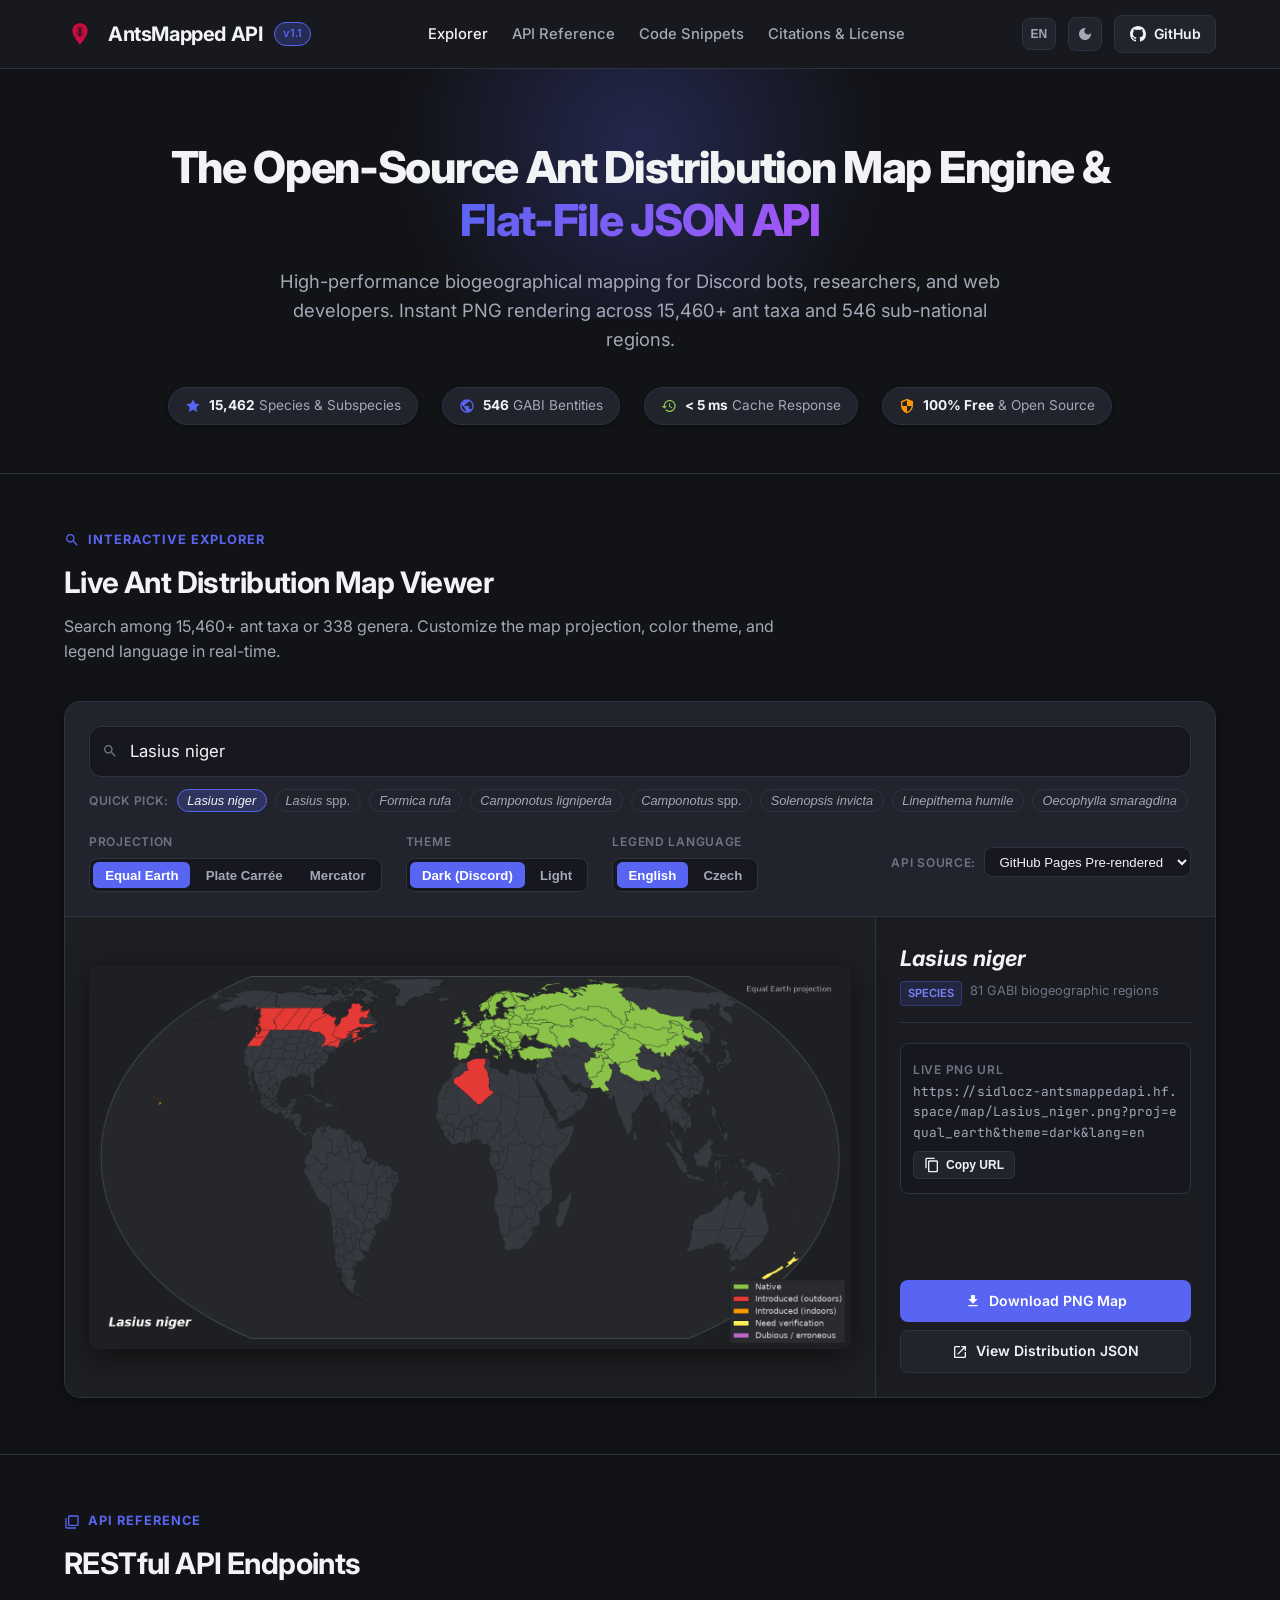
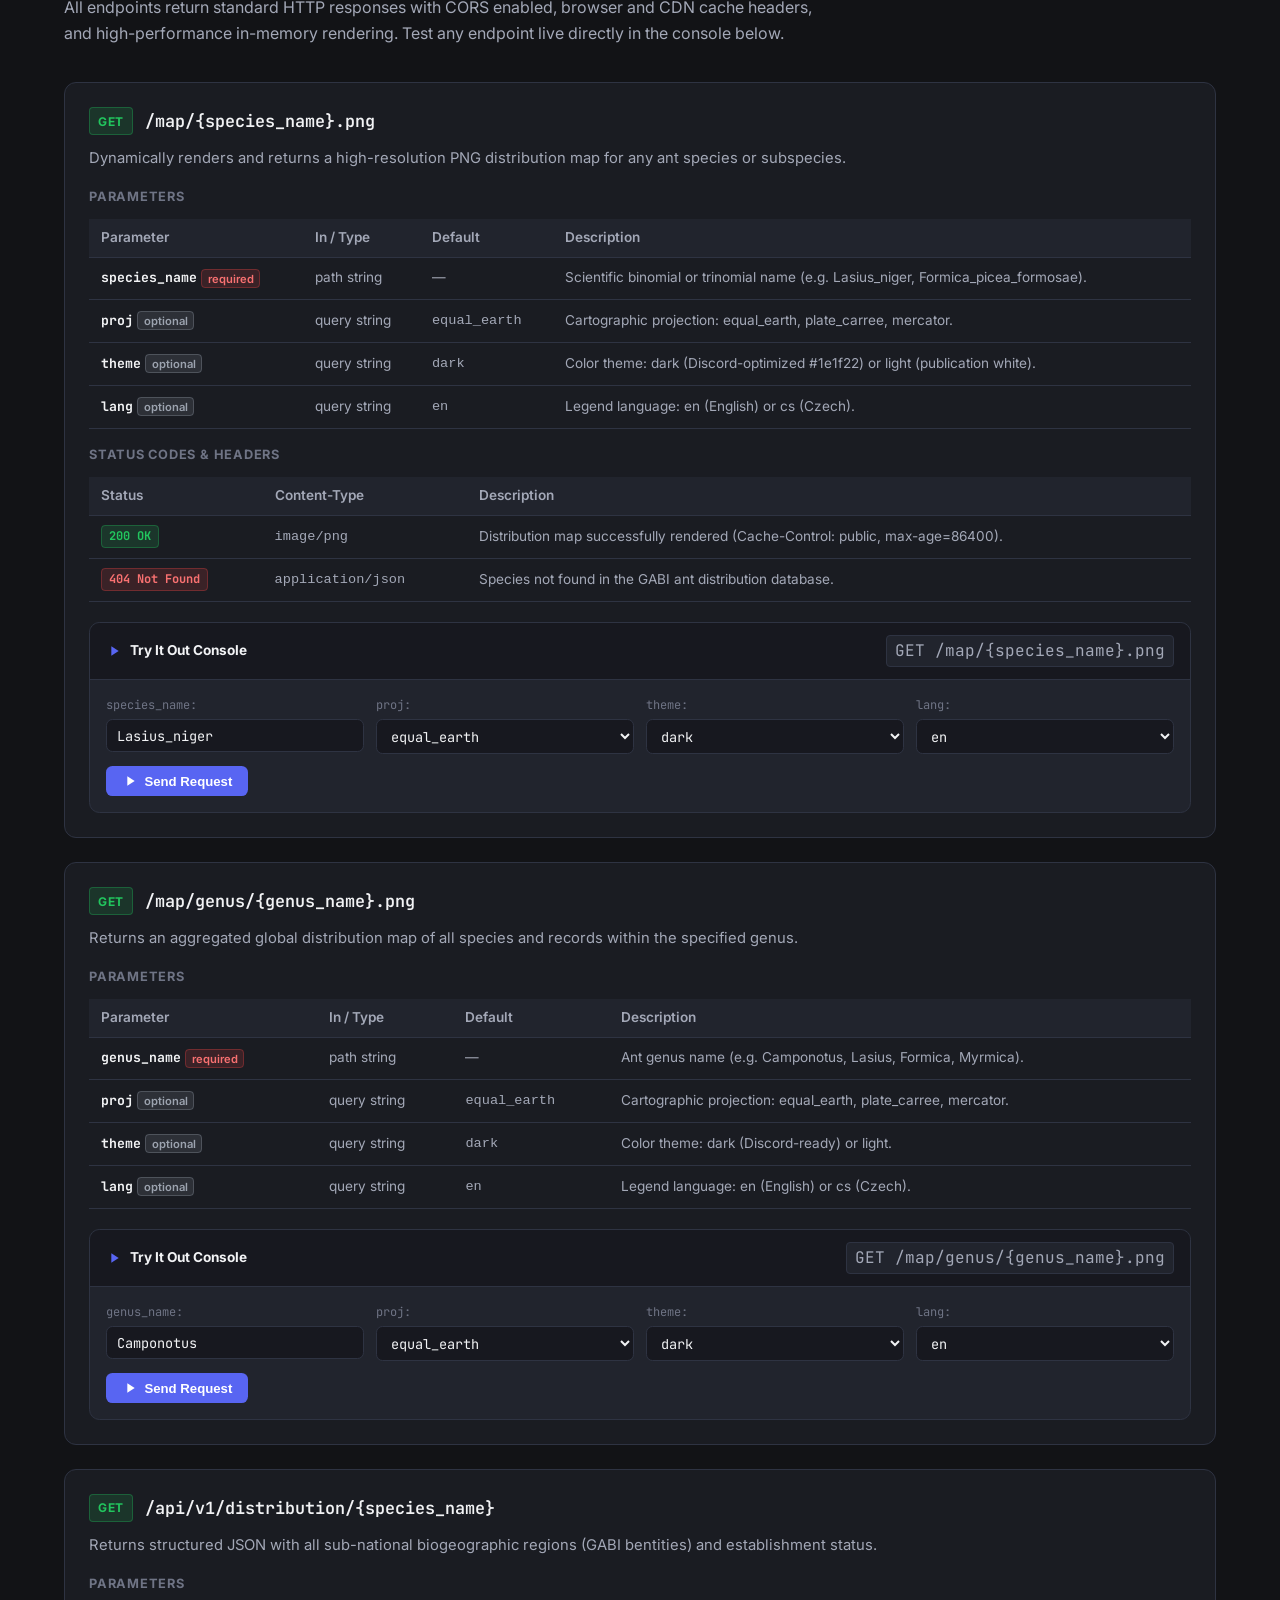
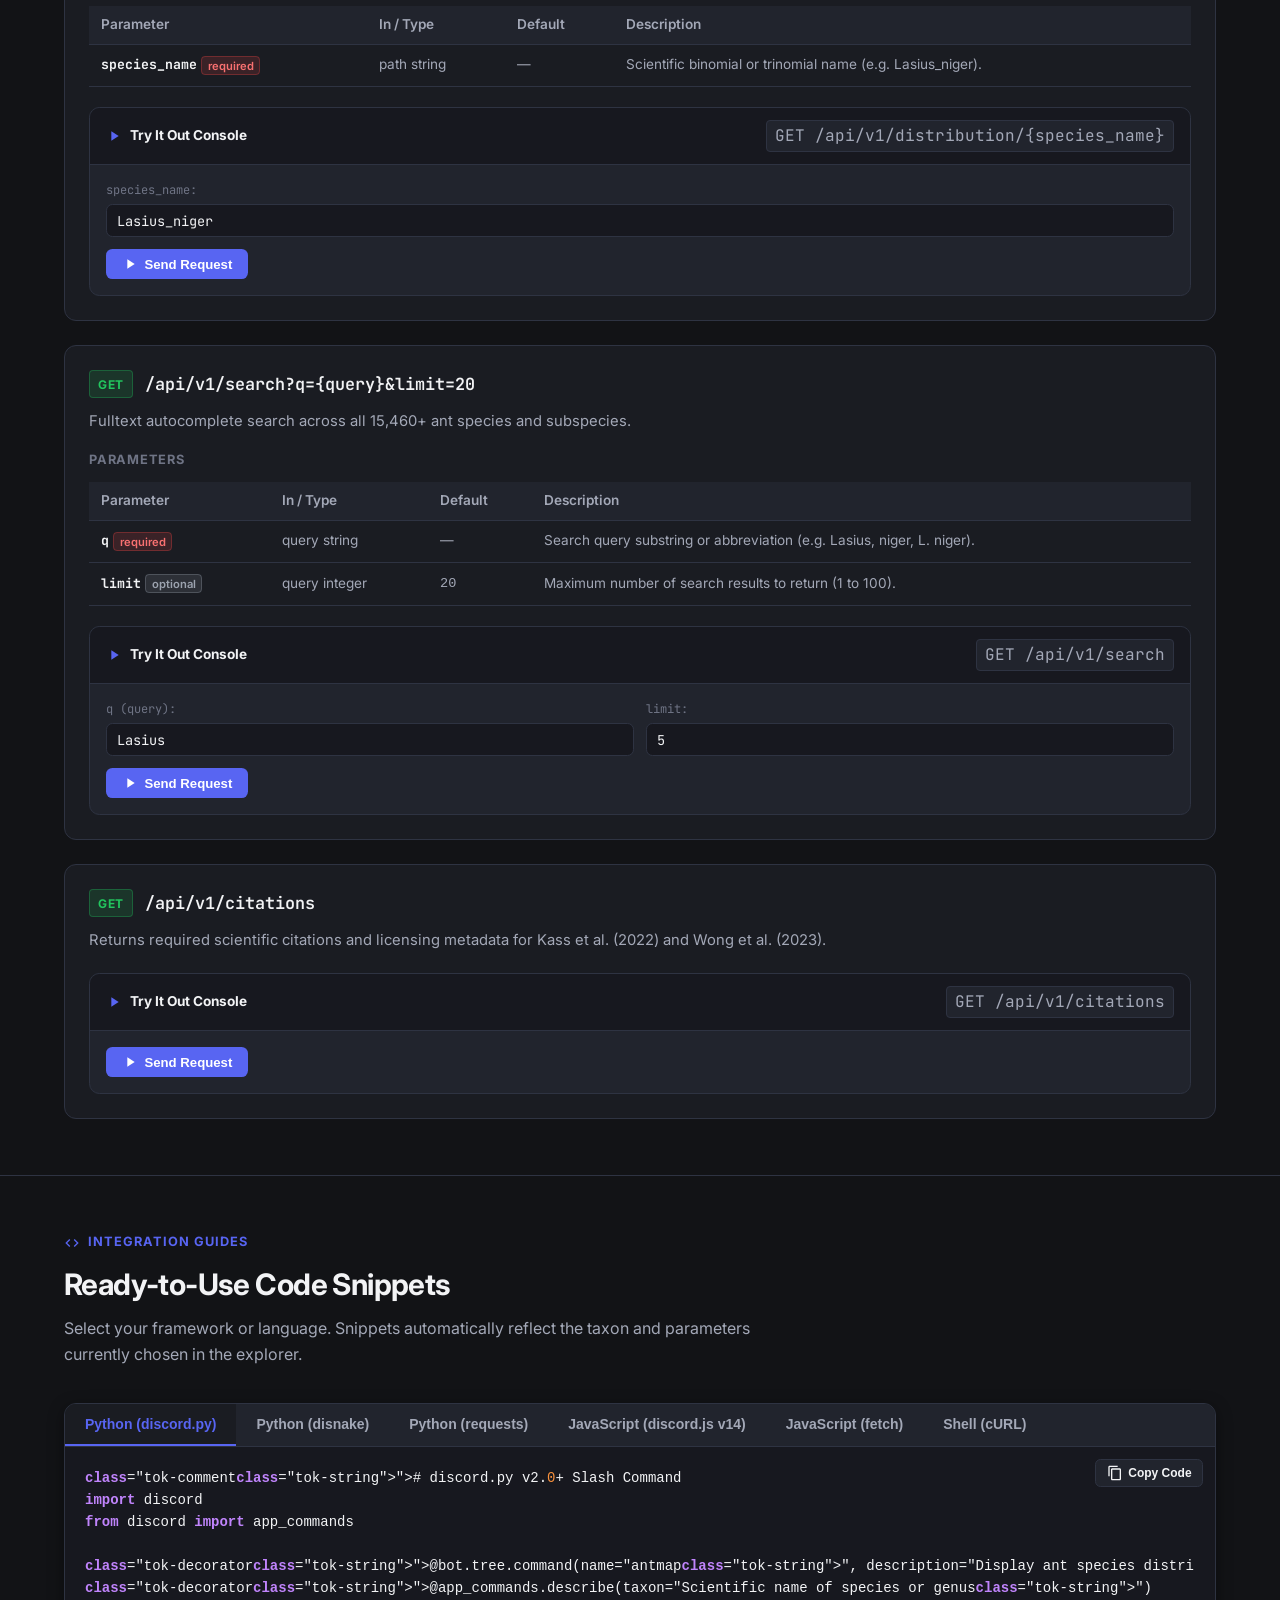
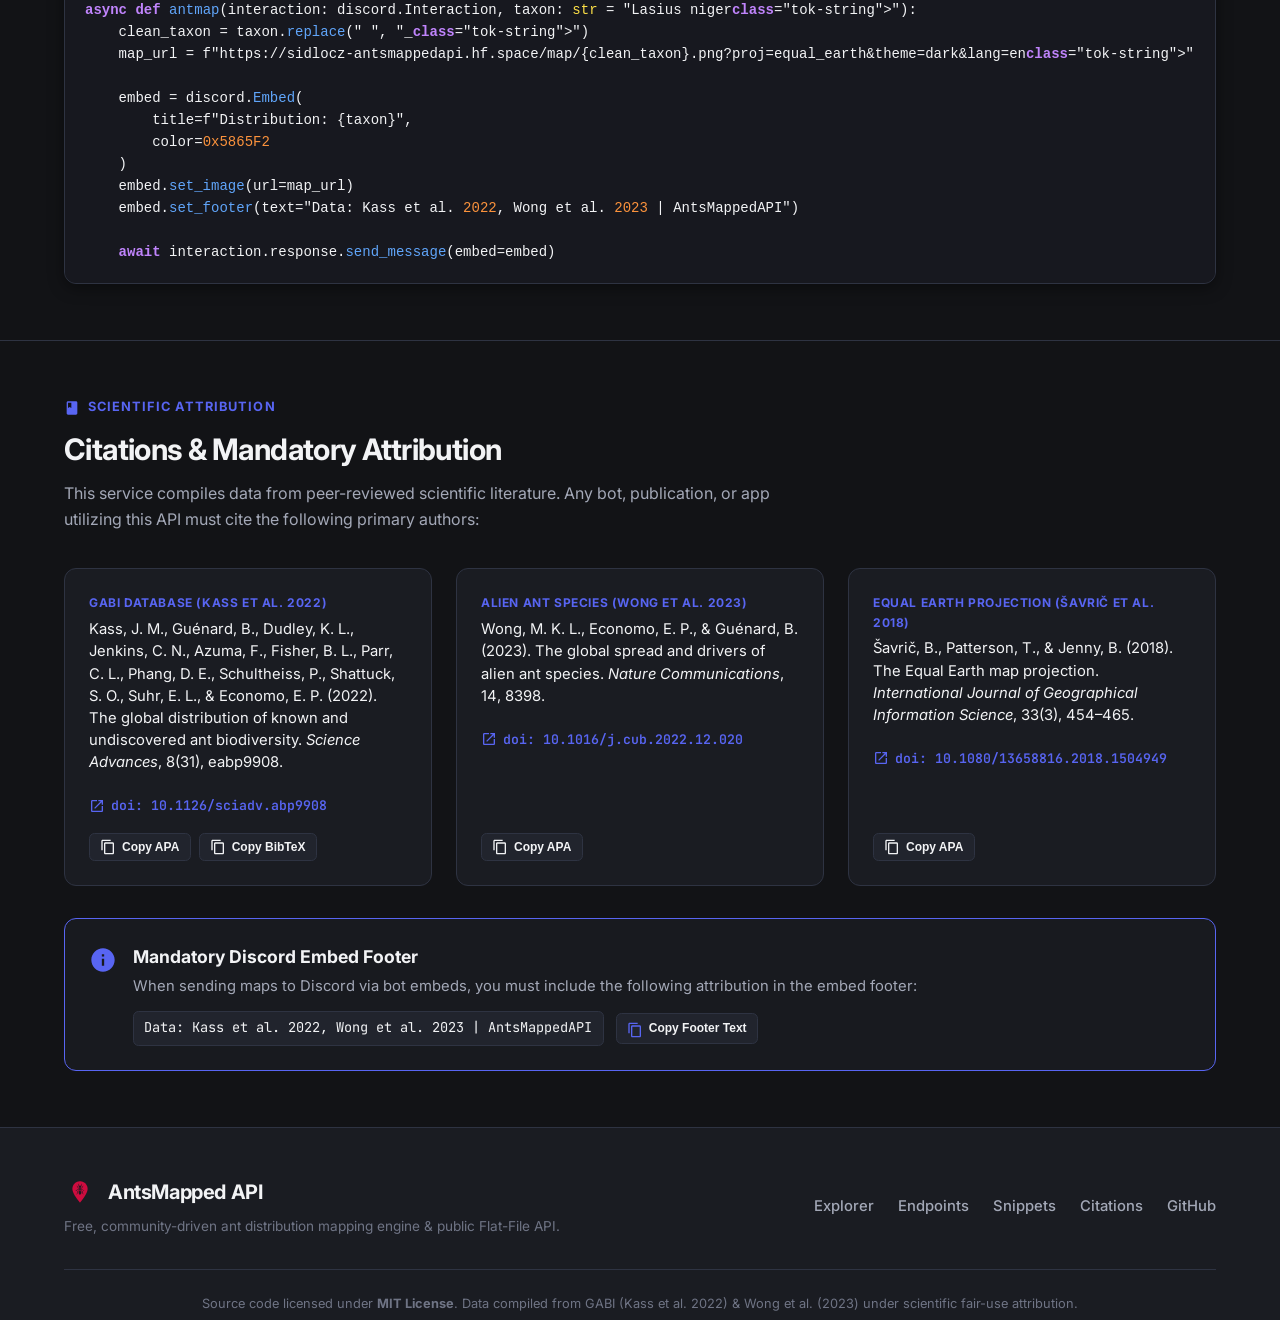
==== commit ee10a90b: "docs(plan): add repository privacy strategy and save detailed deployment plan feat(branding): set pr" ====
--- a/docs/index.html
+++ b/docs/index.html
@@ -23,8 +23,8 @@
   <meta name="twitter:description" content="Free community map engine and Flat-File JSON API for 15,460+ ant species and subspecies.">
   <meta name="twitter:image" content="https://sidlocz.github.io/AntsMappedAPI/demo_maps/Lasius_niger_equal_earth_dark_en.png">
 
-  <!-- Favicon: Clean Monochromatic Map + Ant SVG -->
-  <link rel="icon" type="image/svg+xml" href="data:image/svg+xml,%3Csvg xmlns='http://www.w3.org/2000/svg' viewBox='0 0 24 24' fill='none'%3E%3Cpath d='M2.5 6.5L8.5 4L15.5 6.5L21.5 4V17.5L15.5 20L8.5 17.5L2.5 20V6.5Z' stroke='%235865f2' stroke-width='1.6' stroke-linecap='round' stroke-linejoin='round' fill='%235865f2' fill-opacity='0.15'/%3E%3Cpath d='M8.5 4V17.5M15.5 6.5V20' stroke='%235865f2' stroke-width='1.3' stroke-linecap='round' stroke-dasharray='1.5 2'/%3E%3Cpath d='M10.2 7.2C9.2 5.6 7.6 4.9 6 5.2M13.8 7.2C14.8 5.6 16.4 4.9 18 5.2' stroke='%235865f2' stroke-width='1.25' stroke-linecap='round'/%3E%3Cellipse cx='12' cy='8.4' rx='1.6' ry='1.4' fill='%235865f2'/%3E%3Cpath d='M10.8 10.8L8 9.3L6 10.2M13.2 10.8L16 9.3L18 10.2' stroke='%235865f2' stroke-width='1.2' stroke-linecap='round' stroke-linejoin='round'/%3E%3Cellipse cx='12' cy='11.8' rx='1.4' ry='1.9' fill='%235865f2'/%3E%3Cpath d='M10.6 12.2L7.2 12.5L5.2 14.2M13.4 12.2L16.8 12.5L18.8 14.2' stroke='%235865f2' stroke-width='1.2' stroke-linecap='round' stroke-linejoin='round'/%3E%3Ccircle cx='12' cy='14.6' r='0.8' fill='%235865f2'/%3E%3Cpath d='M10.8 13.5L8.2 15.2L7 18.2M13.2 13.5L15.8 15.2L17 18.2' stroke='%235865f2' stroke-width='1.2' stroke-linecap='round' stroke-linejoin='round'/%3E%3Cellipse cx='12' cy='17.6' rx='2.2' ry='2.7' fill='%235865f2'/%3E%3C/svg%3E">
+  <!-- Favicon: Project Logo SVG (#CD0C3F) -->
+  <link rel="icon" type="image/svg+xml" href="logo.svg">
 
   <!-- Google Fonts: Inter & JetBrains Mono -->
   <link rel="preconnect" href="https://fonts.googleapis.com">
@@ -75,19 +75,7 @@
   <header class="site-header">
     <div class="container nav-wrap">
       <a href="#" class="brand">
-        <!-- Monochromatic SVG Logo: Folded Map with Clear Ant Silhouette -->
-        <svg class="icon icon-lg" viewBox="0 0 24 24" fill="none" xmlns="http://www.w3.org/2000/svg" style="color: var(--accent-primary);">
-          <path d="M2.5 6.5L8.5 4L15.5 6.5L21.5 4V17.5L15.5 20L8.5 17.5L2.5 20V6.5Z" stroke="currentColor" stroke-width="1.6" stroke-linecap="round" stroke-linejoin="round" fill="currentColor" fill-opacity="0.12"/>
-          <path d="M8.5 4V17.5M15.5 6.5V20" stroke="currentColor" stroke-width="1.3" stroke-linecap="round" stroke-dasharray="1.5 2"/>
-          <path d="M10.2 7.2C9.2 5.6 7.6 4.9 6 5.2M13.8 7.2C14.8 5.6 16.4 4.9 18 5.2" stroke="currentColor" stroke-width="1.25" stroke-linecap="round"/>
-          <ellipse cx="12" cy="8.4" rx="1.6" ry="1.4" fill="currentColor"/>
-          <path d="M10.8 10.8L8 9.3L6 10.2M13.2 10.8L16 9.3L18 10.2" stroke="currentColor" stroke-width="1.2" stroke-linecap="round" stroke-linejoin="round"/>
-          <ellipse cx="12" cy="11.8" rx="1.4" ry="1.9" fill="currentColor"/>
-          <path d="M10.6 12.2L7.2 12.5L5.2 14.2M13.4 12.2L16.8 12.5L18.8 14.2" stroke="currentColor" stroke-width="1.2" stroke-linecap="round" stroke-linejoin="round"/>
-          <circle cx="12" cy="14.6" r="0.8" fill="currentColor"/>
-          <path d="M10.8 13.5L8.2 15.2L7 18.2M13.2 13.5L15.8 15.2L17 18.2" stroke="currentColor" stroke-width="1.2" stroke-linecap="round" stroke-linejoin="round"/>
-          <ellipse cx="12" cy="17.6" rx="2.2" ry="2.7" fill="currentColor"/>
-        </svg>
+        <img src="logo.svg" alt="AntsMapped API Logo" class="brand-logo" width="32" height="32">
         <span>AntsMapped API</span>
         <span class="brand-badge">v1.1</span>
       </a>
@@ -902,19 +890,7 @@
       <div class="footer-grid">
         <div>
           <div class="brand" style="margin-bottom: 0.5rem;">
-            <!-- Monochromatic SVG Logo in Footer -->
-            <svg class="icon icon-lg" viewBox="0 0 24 24" fill="none" xmlns="http://www.w3.org/2000/svg" style="color: var(--accent-primary);">
-              <path d="M2.5 6.5L8.5 4L15.5 6.5L21.5 4V17.5L15.5 20L8.5 17.5L2.5 20V6.5Z" stroke="currentColor" stroke-width="1.6" stroke-linecap="round" stroke-linejoin="round" fill="currentColor" fill-opacity="0.12"/>
-              <path d="M8.5 4V17.5M15.5 6.5V20" stroke="currentColor" stroke-width="1.3" stroke-linecap="round" stroke-dasharray="1.5 2"/>
-              <path d="M10.2 7.2C9.2 5.6 7.6 4.9 6 5.2M13.8 7.2C14.8 5.6 16.4 4.9 18 5.2" stroke="currentColor" stroke-width="1.25" stroke-linecap="round"/>
-              <ellipse cx="12" cy="8.4" rx="1.6" ry="1.4" fill="currentColor"/>
-              <path d="M10.8 10.8L8 9.3L6 10.2M13.2 10.8L16 9.3L18 10.2" stroke="currentColor" stroke-width="1.2" stroke-linecap="round" stroke-linejoin="round"/>
-              <ellipse cx="12" cy="11.8" rx="1.4" ry="1.9" fill="currentColor"/>
-              <path d="M10.6 12.2L7.2 12.5L5.2 14.2M13.4 12.2L16.8 12.5L18.8 14.2" stroke="currentColor" stroke-width="1.2" stroke-linecap="round" stroke-linejoin="round"/>
-              <circle cx="12" cy="14.6" r="0.8" fill="currentColor"/>
-              <path d="M10.8 13.5L8.2 15.2L7 18.2M13.2 13.5L15.8 15.2L17 18.2" stroke="currentColor" stroke-width="1.2" stroke-linecap="round" stroke-linejoin="round"/>
-              <ellipse cx="12" cy="17.6" rx="2.2" ry="2.7" fill="currentColor"/>
-            </svg>
+            <img src="logo.svg" alt="AntsMapped API Logo" class="brand-logo" width="32" height="32">
             <span>AntsMapped API</span>
           </div>
           <p style="color: var(--text-muted); font-size: 0.85rem;" data-i18n-en="Free, community-driven ant distribution mapping engine &amp; public Flat-File API." data-i18n-cs="Bezplatný komunitní generátor map výskytu mravenců a otevřené Flat-File API.">
--- a/docs/styles.css
+++ b/docs/styles.css
@@ -163,6 +163,13 @@
   letter-spacing: -0.02em;
 }
 
+.brand-logo {
+  width: 2rem;
+  height: 2rem;
+  display: block;
+  flex-shrink: 0;
+}
+
 .brand-badge {
   font-size: 0.7rem;
   padding: 0.15rem 0.5rem;
